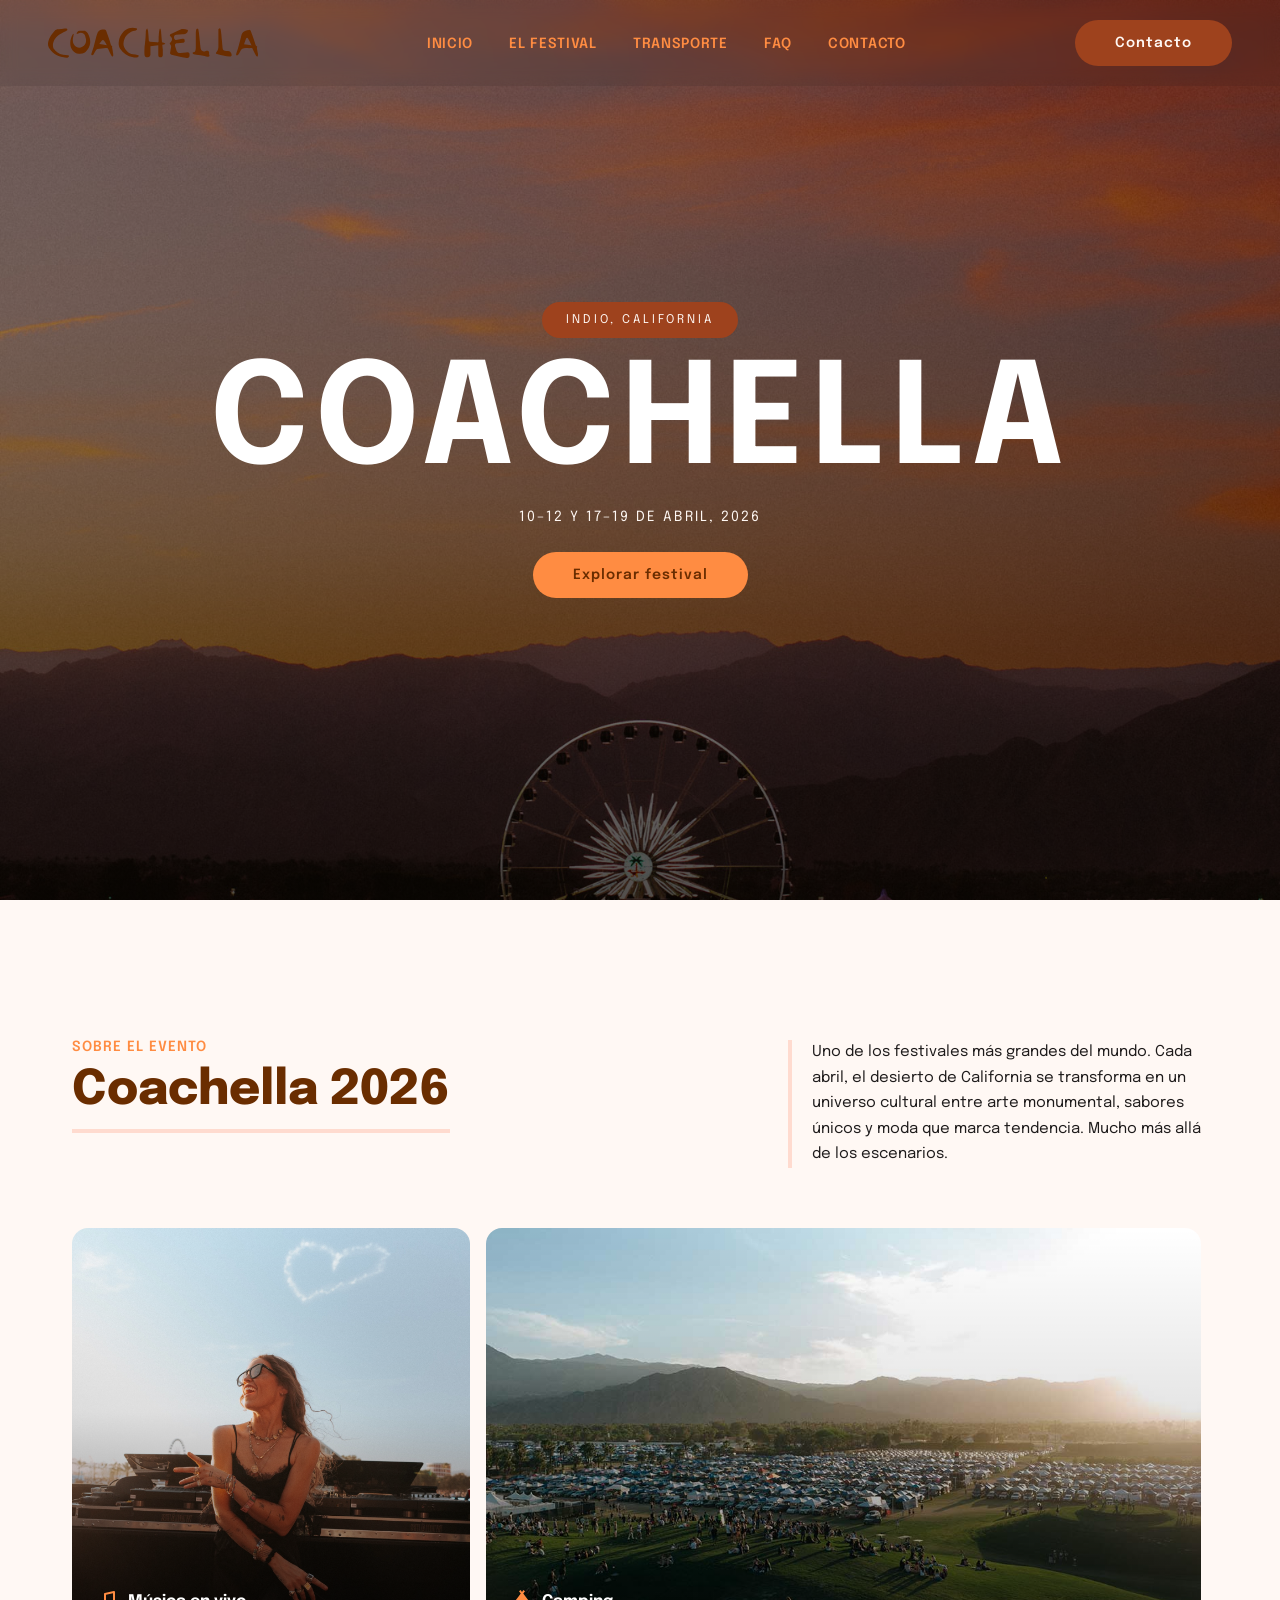
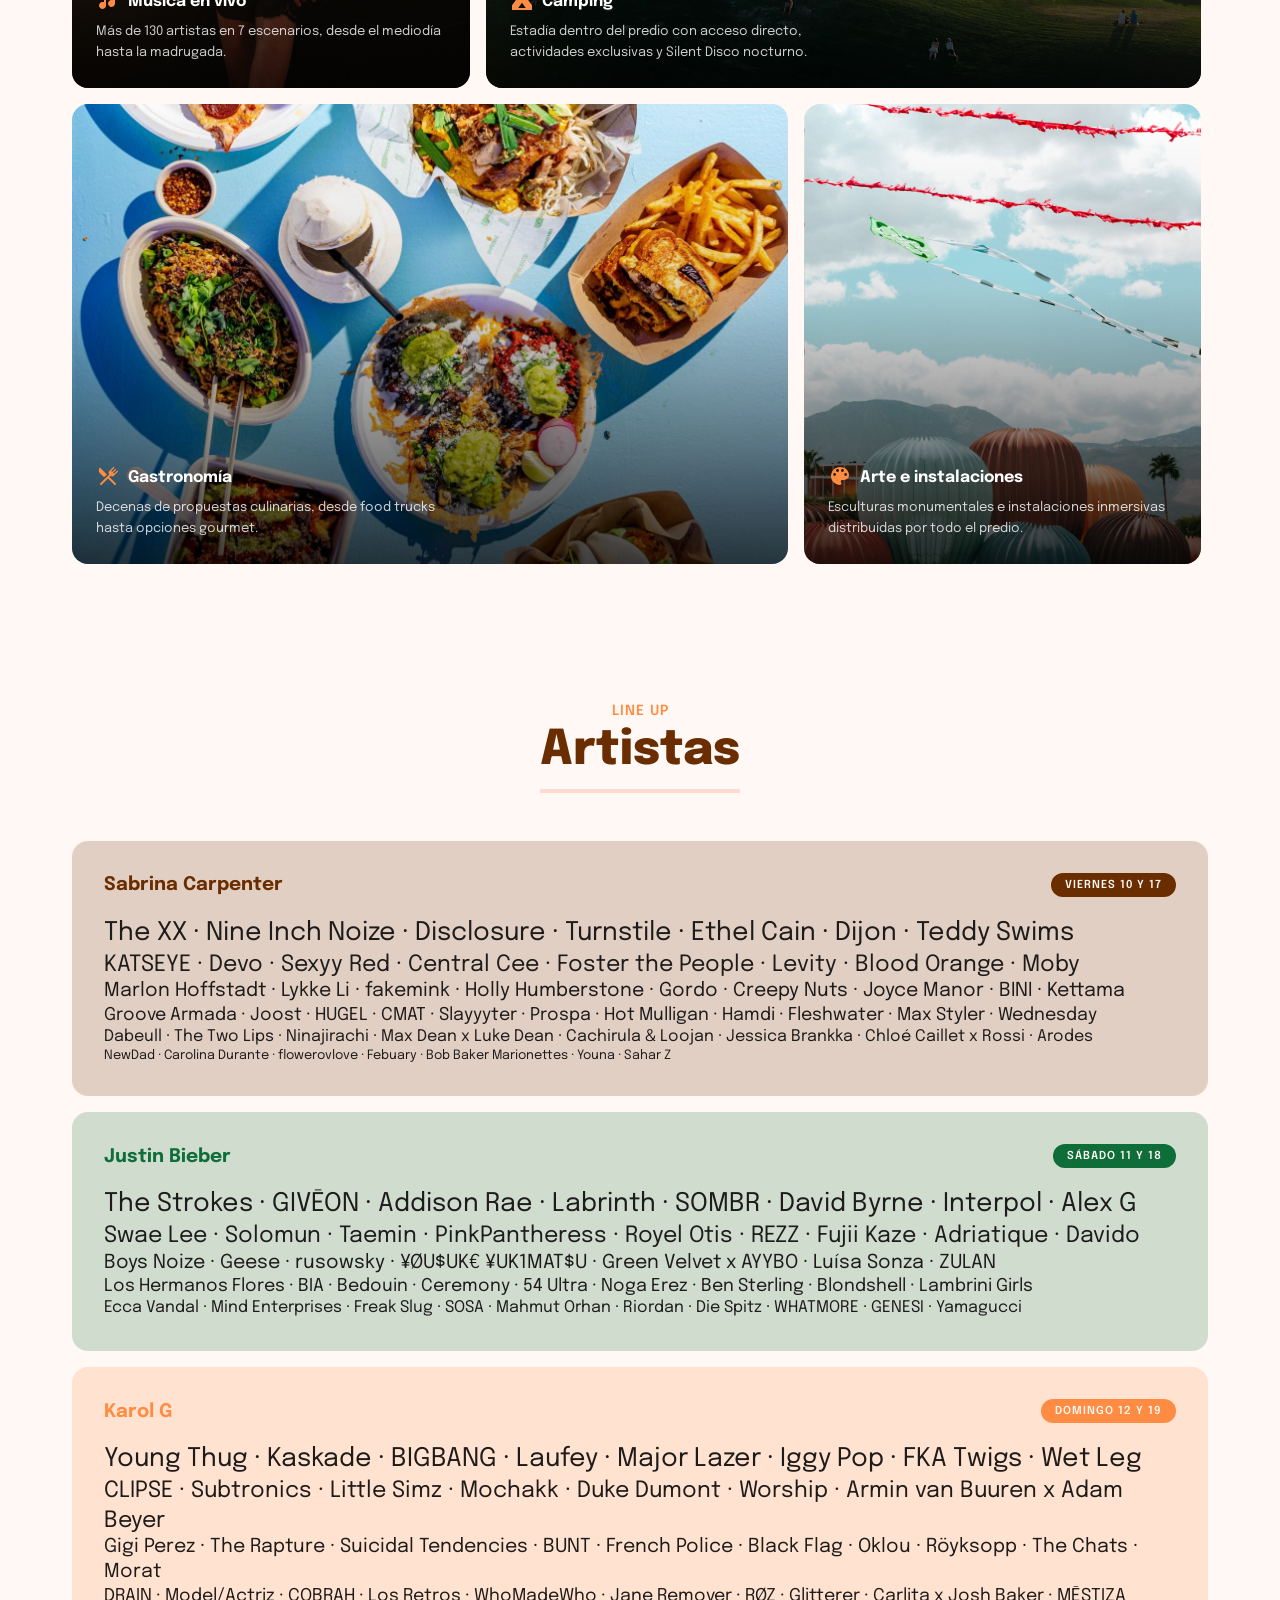
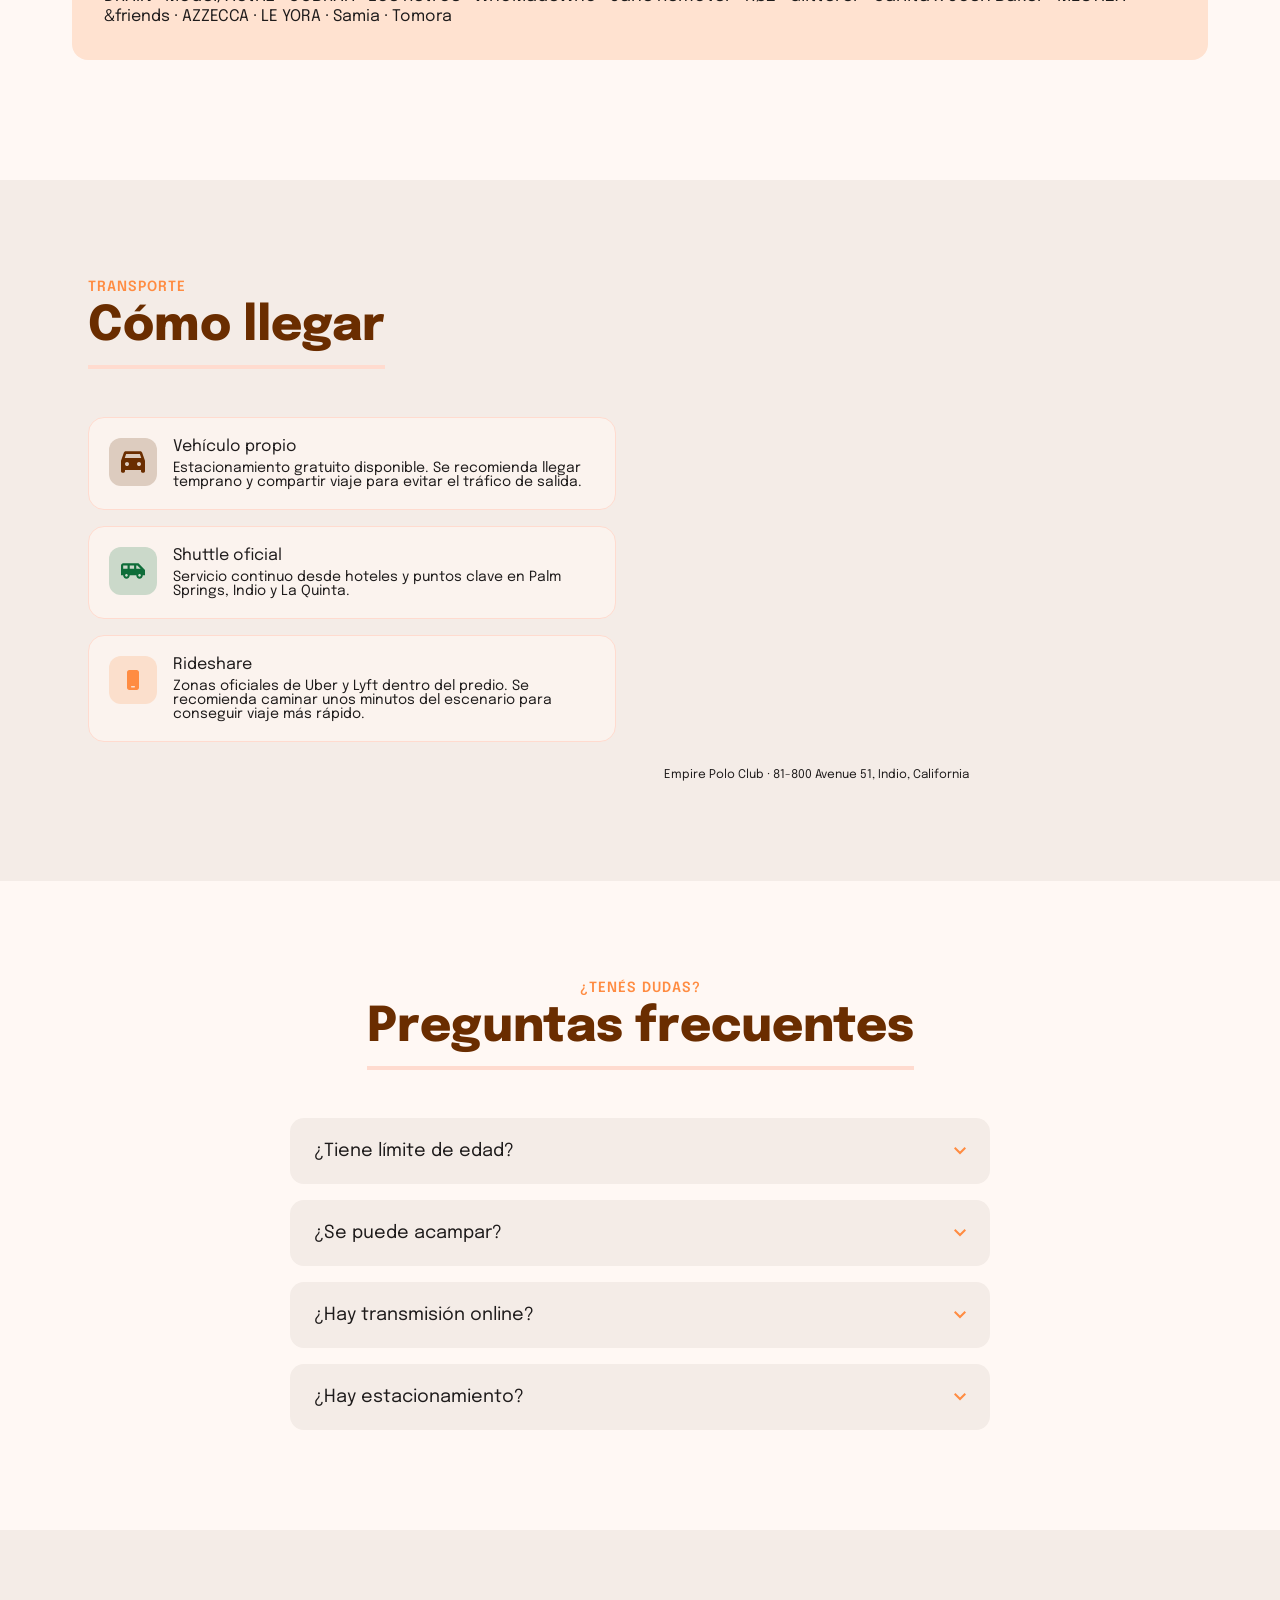
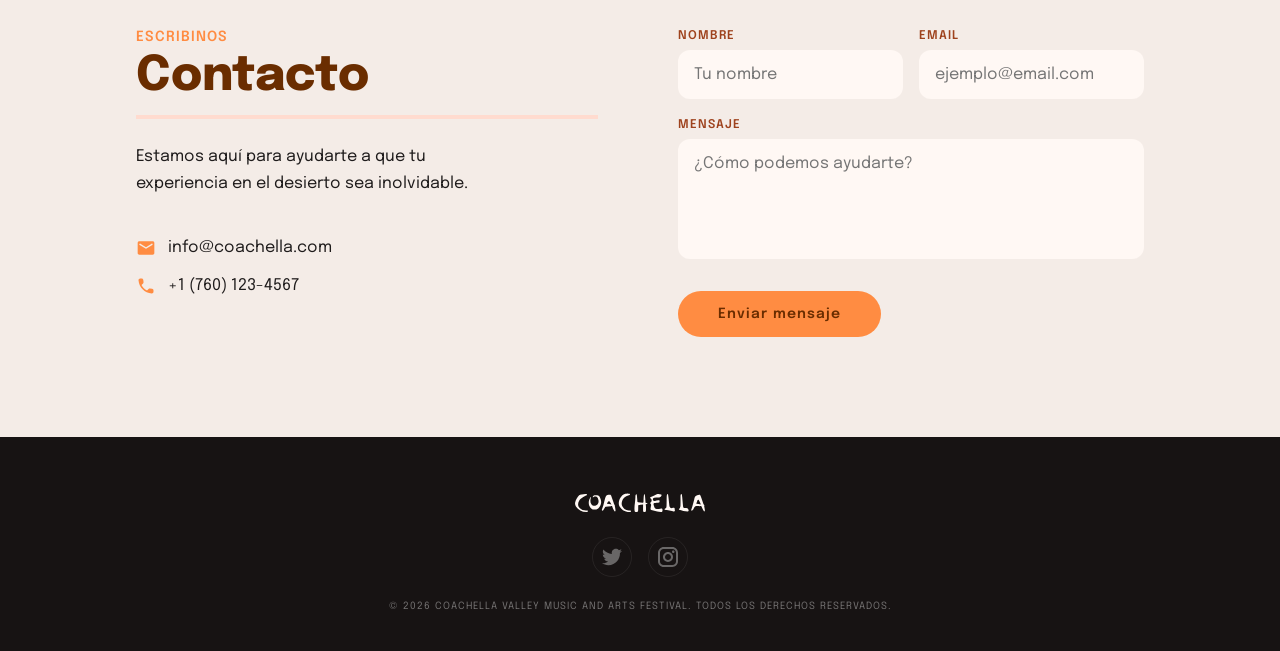
==== index.html @ 30dc86f4 "Primer commit" ====
<!DOCTYPE html>
<html lang="es">
<head>
  <meta charset="UTF-8" />
  <meta name="viewport" content="width=device-width, initial-scale=1.0" />
  <title>Coachella</title>
  <link rel="preconnect" href="https://fonts.googleapis.com" />
  <link rel="preconnect" href="https://fonts.gstatic.com" crossorigin />
  <link href="https://fonts.googleapis.com/css2?family=Epilogue:wght@300;400;500;600;700;800&display=swap" rel="stylesheet" />
  <link rel="stylesheet" href="styles.css" />
  <link rel="icon" type="image/svg+xml" href="img/favicon.svg">
</head>

<body>

  <!-------NAVBAR------->
  <nav class="navbar">
    <a href="#inicio" class="navbar_logo">
      <img src="img/logo.svg" alt="Logo Coachella" />
    </a>
    <ul class="navbar_links">
      <li><a href="#inicio">Inicio</a></li>
      <li><a href="#sobre">El Festival</a></li>
      <li><a href="#transporte">Transporte</a></li>
      <li><a href="#faq">FAQ</a></li>
      <li><a href="#contacto">Contacto</a></li>
    </ul>
    <a href="#contacto" class="navbar_cta">Contacto</a>
  </nav>

  <!-------HERO------->
  <section class="hero" id="inicio">
    <div class="hero_contenido">
      <span class="hero_locacion">Indio, California</span>
      <h1 class="hero_titulo">Coachella</h1>
      <p class="hero_datos">10–12 y 17–19 de abril, 2026</p>
      <a href="#sobre" class="hero_cta">Explorar festival</a>
    </div>
  </section>

  <!-------SOBRE------->
  <section class="sobre" id="sobre">
    <div class="sobre_container">

      <div class="sobre_header">
        <div class="sobre_header_izquierda">
        <span class="antetitulos">Sobre el evento</span>
         <h2 class="titulos">Coachella 2026</h2>
        </div>
          <p class="sobre_descripcion">Uno de los festivales más grandes del mundo. Cada abril, el desierto de California se transforma en un universo cultural entre arte monumental, sabores únicos y moda que marca tendencia. Mucho más allá de los escenarios.</p>
      </div>

    <div class="sobre_cards">

      <div class="sobre_card card_angosta" style="background-image: url('img/musica.jpg')">
        <div class="sobre_card_contenido">
          <div class="sobre_card_header">
            <img src="img/icono-musica.svg" alt="Música" class="sobre_card_icono" />
            <h3 class="sobre_card_titulo">Música en vivo</h3>
          </div>
          <p class="sobre_card_texto">Más de 130 artistas en 7 escenarios, desde el mediodía hasta la madrugada.</p>
        </div>
      </div>

      <div class="sobre_card card_ancha" style="background-image: url('img/camping.jpg')">
        <div class="sobre_card_contenido">
          <div class="sobre_card_header">
            <img src="img/icono-camping.svg" alt="Camping" class="sobre_card_icono" />
            <h3 class="sobre_card_titulo">Camping</h3>
          </div>
          <p class="sobre_card_texto">Estadía dentro del predio con acceso directo, actividades exclusivas y Silent Disco nocturno.</p>
        </div>
      </div>

      <div class="sobre_card card_ancha" style="background-image: url('img/gastronomia.jpg')">
        <div class="sobre_card_contenido">
          <div class="sobre_card_header">
            <img src="img/icono-gastronomia.svg" alt="Gastronomía" class="sobre_card_icono" />
            <h3 class="sobre_card_titulo">Gastronomía</h3>
          </div>
          <p class="sobre_card_texto">Decenas de propuestas culinarias, desde food trucks hasta opciones gourmet.</p>
        </div>
      </div> 

      <div class="sobre_card card_angosta" style="background-image: url('img/arte.jpg')">
        <div class="sobre_card_contenido">
          <div class="sobre_card_header">
            <img src="img/icono-arte.svg" alt="Arte" class="sobre_card_icono" />
            <h3 class="sobre_card_titulo">Arte e instalaciones</h3>
          </div>
          <p class="sobre_card_texto">Esculturas monumentales e instalaciones inmersivas distribuidas por todo el predio.</p>
        </div>
      </div>

    </div>

      </div>
    </div>
  </section>

<!-------ARTISTAS-------->
<section class="artistas" id="artistas">
  <div class="artistas_container">

    <div class="artistas_header">
      <span class="antetitulos">Line up</span>
      <h2 class="titulos">Artistas</h2>
    </div>

    <div class="artistas_cards">

      <div class="artistas_card card_viernes">
        <div class="artistas_card_header">
          <h3 class="artistas_headliner">Sabrina Carpenter</h3>
          <span class="artistas_dia">Viernes 10 y 17</span>
        </div>
        <div class="artistas_lista">
          <p class="lista_1">The XX · Nine Inch Noize · Disclosure · Turnstile · Ethel Cain · Dijon · Teddy Swims</p>
          <p class="lista_2">KATSEYE · Devo · Sexyy Red · Central Cee · Foster the People · Levity · Blood Orange · Moby</p>
          <p class="lista_3">Marlon Hoffstadt · Lykke Li · fakemink · Holly Humberstone · Gordo · Creepy Nuts · Joyce Manor · BINI · Kettama</p>
          <p class="lista_4">Groove Armada · Joost · HUGEL · CMAT · Slayyyter · Prospa · Hot Mulligan · Hamdi · Fleshwater · Max Styler · Wednesday</p>
          <p class="lista_5">Dabeull · The Two Lips · Ninajirachi · Max Dean x Luke Dean · Cachirula & Loojan · Jessica Brankka · Chloé Caillet x Rossi · Arodes</p>
          <p class="lista_6">NewDad · Carolina Durante · flowerovlove · Febuary · Bob Baker Marionettes · Youna · Sahar Z</p>
        </div>

      </div>

      <div class="artistas_card card_sabado">
        <div class="artistas_card_header">
          <h3 class="artistas_headliner">Justin Bieber</h3>
          <span class="artistas_dia">Sábado 11 y 18</span>
        </div>
        <div class="artistas_lista">
          <p class="lista_1">The Strokes · GIVĒON · Addison Rae · Labrinth · SOMBR · David Byrne · Interpol · Alex G</p>
          <p class="lista_2">Swae Lee · Solomun · Taemin · PinkPantheress · Royel Otis · REZZ · Fujii Kaze · Adriatique · Davido </p>
          <p class="lista_3">Boys Noize · Geese · rusowsky · ¥ØU$UK€ ¥UK1MAT$U · Green Velvet x AYYBO · Luísa Sonza · ZULAN</p>
          <p class="lista_4">Los Hermanos Flores · BIA · Bedouin · Ceremony · 54 Ultra · Noga Erez · Ben Sterling · Blondshell · Lambrini Girls </p>
          <p class="lista_5">Ecca Vandal · Mind Enterprises · Freak Slug · SOSA · Mahmut Orhan · Riordan · Die Spitz · WHATMORE · GENESI · Yamagucci</p>
        </div>

      </div>

      <div class="artistas_card card_domingo">
        <div class="artistas_card_header">
          <h3 class="artistas_headliner">Karol G</h3>
          <span class="artistas_dia">Domingo 12 y 19</span>
        </div>

        <div class="artistas_lista">
          <p class="lista_1">Young Thug · Kaskade · BIGBANG · Laufey · Major Lazer · Iggy Pop · FKA Twigs · Wet Leg</p>
          <p class="lista_2">CLIPSE · Subtronics · Little Simz · Mochakk · Duke Dumont · Worship · Armin van Buuren x Adam Beyer </p>
          <p class="lista_3">Gigi Perez · The Rapture · Suicidal Tendencies · BUNT · French Police · Black Flag · Oklou · Röyksopp · The Chats · Morat</p>
          <p class="lista_4">DRAIN · Model/Actriz · COBRAH · Los Retros · WhoMadeWho · Jane Remover · RØZ · Glitterer · Carlita x Josh Baker · MĒSTIZA </p>
          <p class="lista_5">&friends · AZZECCA · LE YORA · Samia · Tomora</p>
        </div>

      </div>
    </div>
  </div>
</section>


<!--------TRANSPORTE---------->
<section class="transporte" id="transporte">
  <div class="transporte_container">

    <div class="transporte_header">
      <span class="antetitulos">Transporte</span>
      <h2 class="titulos">Cómo llegar</h2>
    </div>

    <div class="transporte_contenido">

      <div class="transporte_opciones">

        <div class="transporte_opcion opcion_auto">
          <div class="transporte_icono">
            <img src="img/icono-auto.svg" alt="Icono Vehículo propio" />
          </div>
          <div class="transporte_texto">
            <h3 class="transporte_opcion_titulo">Vehículo propio</h3>
            <p class="transporte_opcion_texto">Estacionamiento gratuito disponible. Se recomienda llegar temprano y compartir viaje para evitar el tráfico de salida.</p>
          </div>
        </div>

        <div class="transporte_opcion opcion_shuttle">
          <div class="transporte_icono">
            <img src="img/icono-shuttle.svg" alt="Icono Shuttle oficial" />
          </div>
          <div class="transporte_texto">
            <h3 class="transporte_opcion_titulo">Shuttle oficial</h3>
            <p class="transporte_opcion_texto">Servicio continuo desde hoteles y puntos clave en Palm Springs, Indio y La Quinta.</p>
          </div>
        </div>

        <div class="transporte_opcion opcion_rideshare">
          <div class="transporte_icono">
            <img src="img/icono-rideshare.svg" alt="Icono Rideshare" />
          </div>
          <div class="transporte_texto">
            <h3 class="transporte_opcion_titulo">Rideshare</h3>
            <p class="transporte_opcion_texto">Zonas oficiales de Uber y Lyft dentro del predio. Se recomienda caminar unos minutos del escenario para conseguir viaje más rápido.</p>
          </div>
        </div>

      </div>

      <div class="transporte_mapa">
        <iframe class="transporte_iframe"
          src="https://www.google.com/maps/embed?pb=!1m18!1m12!1m3!1d3320.061629608835!2d-116.24156422380695!3d33.68146833721651!2m3!1f0!2f0!3f0!3m2!1i1024!2i768!4f13.1!3m3!1m2!1s0x80db277cfaca508f%3A0x82b888d8e84030fb!2sEmpire%20Polo%20Club!5e0!3m2!1ses-419!2sar!4v1778159012241!5m2!1ses-419!2sar" width="600" height="450" style="border:0;" allowfullscreen="" loading="lazy" referrerpolicy="no-referrer-when-downgrade"
          allowfullscreen=""
          loading="lazy"
          referrerpolicy="no-referrer-when-downgrade">
        </iframe>

        <p class="transporte_direccion">
          Empire Polo Club · 81-800 Avenue 51, Indio, California
        </p>
      </div>

    </div>
  </div>
</section>


<!--------FAQ---------->
<section class="faq" id="faq">
  <div class="faq_container">

    <div class="faq_header">
      <span class="antetitulos">¿Tenés dudas?</span>
      <h2 class="titulos">Preguntas frecuentes</h2>
    </div>

    <div class="faq_lista">

      <details class="faq_item">
        <summary class="faq_pregunta">
          ¿Tiene límite de edad?
        <img src="img/icono-faq.svg" alt="Icono FAQ" class="faq_icono">        </summary>
        <p class="faq_respuesta">
          El festival es para todo público. Los menores de 5 años entran gratis. Las zonas de camping requieren ser mayor de 18 años.
        </p>
      </details>

      <details class="faq_item">
        <summary class="faq_pregunta">
          ¿Se puede acampar?
        <img src="img/icono-faq.svg" alt="Icono FAQ" class="faq_icono">        </summary>
        <p class="faq_respuesta">
          Sí. El camping oficial incluye acceso a duchas, zonas de descanso, actividades exclusivas y entrada cercana al predio.
        </p>
      </details>

      <details class="faq_item">
        <summary class="faq_pregunta">
          ¿Hay transmisión online?
        <img src="img/icono-faq.svg" alt="Icono FAQ" class="faq_icono">        </summary>
        <p class="faq_respuesta">
          Algunas presentaciones seleccionadas se transmiten en vivo a través de plataformas oficiales del festival.
        </p>
      </details>

      <details class="faq_item">
        <summary class="faq_pregunta">
          ¿Hay estacionamiento?
        <img src="img/icono-faq.svg" alt="Icono FAQ" class="faq_icono">        </summary>
        <p class="faq_respuesta">
          Sí. El estacionamiento general es gratuito y también hay opciones preferenciales con acceso más cercano.
        </p>
      </details>

    </div>
  </div>
</section>

<!--------CONTACTO---------->
<section class="contacto" id="contacto">
  <div class="contacto_container">

    <div class="contacto_info">

      <span class="antetitulos antetitulo_contacto">Escribinos</span>
      <h2 class="titulos">Contacto</h2>

      <p class="contacto_texto">
        Estamos aquí para ayudarte a que tu experiencia en el desierto sea inolvidable.
      </p>

      <div class="contacto_datos">

        <div class="contacto_dato">
          <img src="img/icono-mail.svg" alt="Mail">
          <p>info@coachella.com</p>
        </div>

        <div class="contacto_dato">
          <img src="img/icono-telefono.svg" alt="Teléfono">
          <p>+1 (760) 123-4567</p>
        </div>

      </div>

    </div>


    <form class="contacto_formulario">

      <div class="contacto_fila">

        <div class="contacto_grupo">
          <label for="nombre">Nombre</label>
          <input type="text" id="nombre" placeholder="Tu nombre">
        </div>

        <div class="contacto_grupo">
          <label for="email">Email</label>
          <input type="email" id="email" placeholder="ejemplo@email.com">
        </div>

      </div>

      <div class="contacto_grupo">
        <label for="mensaje">Mensaje</label>
        <textarea id="mensaje" placeholder="¿Cómo podemos ayudarte?"></textarea>
      </div>

      <button type="submit" class="contacto_boton">
        Enviar mensaje
      </button>

    </form>

  </div>
</section>



<!--------FOOTER---------->
<footer class="footer">

  <a href="#inicio">
    <img src="img/logo-footer.svg" alt="Logo Coachella" class="logo_footer">
  </a>
  
  <div class="footer_redes">
    <a href="https://x.com/coachella">
      <img src="img/icono-x.svg" alt="X">
    </a>

    <a href="https://www.instagram.com/coachella/">
      <img src="img/icono-instagram.svg" alt="Instagram">
    </a>
  </div>

  <p class="footer_copy">
    © 2026 Coachella Valley Music and Arts Festival. Todos los derechos reservados.
  </p>

</footer>

</body>
</html>
---- styles.css ----
/* RESET*/
*, *::before, *::after {
  margin: 0;
  padding: 0;
  box-sizing: border-box;
}

:root {
  --color-blanco: #FFF8F4;
  --color-negro: #1E1B1B;
  --color-primario: #9E421D;
  --color-primario-oscuro: #6A2D00;
  --color-naranja: #FF8C42;
  --color-terciario: #0E6D39;
  --color-detalles: #FFDBCF;
}

html {
  scroll-behavior: smooth;
}

body {
  font-family: 'Epilogue', sans-serif;
  background-color: var(--color-blanco);
  color: var(--color-negro);
  overflow-x: hidden;
}

/**************NAVBAR**************/
.navbar {
  position: fixed;
  top: 0;
  left: 0;
  width: 100%;
  z-index: 1000;
  padding: 20px 48px;
  display: flex;
  align-items: center;
  justify-content: space-between;
  background: #1e1b1b18;
  backdrop-filter: blur(8px);
}

.navbar_logo {
  font-family: var(--font-family);
  font-weight: 700;
  font-size: 14px;
  letter-spacing: 3px;
  text-decoration: none;
}

.navbar_logo img {
  height: 32px;
  width: auto;
  display: block;
}

.navbar_links {
  display: flex;
  gap: 36px;
  list-style: none;
  text-transform: uppercase;
  color: var(--color-blanco);
}

.navbar_links a {
  font-size: 14px;
  font-weight: 600;
  letter-spacing: 0.7px;
  color: var(--color-naranja);
  text-decoration: none;
  transition: color 0.2s ease;
}

.navbar_links a:hover {
  color: var(--color-primario);
}

.navbar_links a:active {
  color:var(--color-primario);
  text-decoration: none;
}

.navbar_cta {
  display: inline-block;
  font-size: 14px;
  font-weight: 600;
  letter-spacing: 1px;
  text-decoration: none;
  background-color: var(--color-primario);
  color: var(--color-blanco);
  padding: 16px 40px;
  border-radius: 32px;
  transition: background-color 0.2s ease, transform 0.2s ease;
}

.navbar_cta:hover {
  color: var(--color-primario-oscuro);
  background-color: var(--color-naranja);
  transform: translateY(-2px);
}


/**************HERO**************/
.hero {
  position: relative;
  width: 100%;
  height: 100vh;
  min-height: 600px;
  display: flex;
  align-items: center;
  justify-content: center;
  text-align: center;
  overflow: hidden;
  background-image: url('img/hero.jpg');
  background-size: cover;
  background-position: center;
}

.hero::before {
  content: '';
  position: absolute;
  inset: 0;
  background: linear-gradient(
    to bottom,
    rgba(10, 5, 2, 0.35) 0%,
    rgba(10, 5, 2, 0.5) 60%,
    rgba(10, 5, 2, 0.7) 100%
  );
}

.hero_contenido {
  position: relative;
  z-index: 1;
  display: flex;
  flex-direction: column;
  align-items: center;
  gap: 16px;
}

.hero_locacion {
  font-size: 12px;
  font-weight: 400;
  letter-spacing: 3px;
  text-transform: uppercase;
  color: var(--color-blanco);
  background-color: var(--color-primario);
  padding: 12px 24px;
  border-radius: 20px;
}

.hero_titulo {
  font-size: clamp(72px, 12vw, 140px);
  color: #fff;
  letter-spacing: 6px;
  line-height: 1;
  text-transform: uppercase;
}

.hero_datos {
  font-size: 14px;
  font-weight: 400;
  letter-spacing: 2px;
  color: var(--color-blanco);
  text-transform: uppercase;
}

.hero_cta {
  margin-top: 12px;
  display: inline-block;
  font-size: 14px;
  font-weight: 600;
  letter-spacing: 1px;
  text-decoration: none;
  background-color: var(--color-naranja);
  color: var(--color-primario-oscuro);
  padding: 16px 40px;
  border-radius: 32px;
  transition: background-color 0.2s ease, transform 0.2s ease;
}

.hero_cta:hover {
  color: var(--color-blanco);
  background-color: var(--color-primario);
  transform: translateY(-2px);
}


/**************ANTETITULOS**************/

.antetitulos {
  font-size: 14px;
  font-weight: 600;
  letter-spacing: 1px;
  text-transform: uppercase;
  color: var(--color-naranja);
  display: block;
}

/**************TITULOS**************/

.titulos {
  font-size: 48px;
  font-weight: 800;
  color: var(--color-primario-oscuro);
  padding-bottom: 14px;
  border-bottom: 4px solid var(--color-detalles);
  display: inline-block;
}


/**************SOBRE**************/

/*CARDS*/

.sobre {
  background-color: var(--color-blanco);
  padding: 140px 48px;
}

.sobre_container {
  max-width: 1200px;
  margin: 0 auto;
  padding: 0 24px;
}

.sobre_header {
  display: flex;
  flex-direction: row;
  justify-content: space-between;
  align-items: flex-start;
  gap: 48px;
  margin-bottom: 60px;
}

.sobre_header_izquierda {
  display: flex;
  flex-direction: column;
  gap: 12px;
}


.sobre_descripcion {
  max-width: 420px;
  font-size: 15px;
  font-weight: 400;
  line-height: 1.7;
  color: var(--color-negro);
  align-self: flex-end;
  border-left: 4px solid var(--color-detalles);
  padding-left: 20px;
}

.sobre_cards {
  display: flex;
  flex-wrap: wrap;
  gap: 16px;
}

.sobre_card {
  position: relative;
  border-radius: 16px;
  overflow: hidden;
  background-size: cover;
  background-position: center;
  display: flex;
  align-items: flex-end;
}

.card_angosta {
  width: 35%;
  height: 460px;
}

.card_ancha {
  width: 63%;
  height: 460px;
}

.sobre_card::before {
  content: '';
  position: absolute;
  inset: 0;
  background: linear-gradient(
    to top,
    rgba(0, 0, 0, 0.75) 0%,
    rgba(0, 0, 0, 0.1) 60%,
    transparent 100%
  );
}

.sobre_card_header {
  display: flex;
  align-items: center;
  gap: 8px;
}

.sobre_card_contenido {
  position: relative;
  z-index: 1;
  padding: 24px;
  display: flex;
  flex-direction: column;
  width: 400px;
  gap: 6px;
}

.sobre_card_icono {
  width: 24px;
  height: 24px;
  margin-bottom: 4px;
}

.sobre_card_titulo {
  font-size: 16px;
  font-weight: 700;
  color: #fff;
}

.sobre_card_texto {
  font-size: 13px;
  font-weight: 400;
  line-height: 1.6;
  color: rgba(255, 255, 255, 0.8);
}


/**************ARTISTAS**************/
.artistas {
  padding: 0px 48px;
  background-color: var(--color-blanco);
}

.artistas_container {
  max-width: 1200px;
  margin: 0 auto;
  padding: 0 24px;
}

.artistas_header {
  text-align: center;
  margin-bottom: 48px;
  display: flex;
  flex-direction: column;
  gap: 8px;
  align-items: center;
}

.artistas_cards {
  display: flex;
  flex-direction: column;
  gap: 16px;
}

.artistas_card {
  width: 100%;
  border-radius: 16px;
  padding: 32px;
  display: flex;
  flex-direction: column;
  gap: 20px;
}

.card_viernes {
  background-color: #E1CFC3;
}
.card_viernes .artistas_dia {
  background-color: var(--color-primario-oscuro);
}
.card_viernes .artistas_headliner {
  color: var(--color-primario-oscuro);
}

.card_sabado {
  background-color: #CFDCCE;
}
.card_sabado .artistas_dia {
  background-color: var(--color-terciario);
}
.card_sabado .artistas_headliner {
  color: var(--color-terciario);
}

.card_domingo {
  background-color: #FFE2D0;
}
.card_domingo .artistas_dia {
  background-color: var(--color-naranja);
}
.card_domingo .artistas_headliner {
  color: var(--color-naranja);
}


.artistas_card_header {
  display: flex;
  justify-content: space-between;
  align-items: center;
}

.artistas_dia {
  font-size: 11px;
  font-weight: 600;
  letter-spacing: 1px;
  text-transform: uppercase;
  color: var(--color-blanco);
  padding: 6px 14px;
  border-radius: 20px;
}

.artistas_lista {
  font-size: 1em;
  font-weight: 400;
  line-height: 1.3;
  color: var(--color-negro);
}

.lista_1 { font-size: 1.6em}
.lista_2 { font-size: 1.4em}
.lista_3 { font-size: 1.2em}
.lista_4 { font-size: 1.1em }
.lista_5 { font-size: 1em}
.lista_6 { font-size: 0.8em;}


/******TRANSPORTE*******/
.transporte {
  width: 100%;
  background-color: #F4ECE7;
  margin-top: 120px;
}

.transporte_container {
  max-width: 1200px;
  margin: 0 auto;
  padding: 100px 48px;
}

.transporte_header {
  display: flex;
  flex-direction: column;
  align-items: flex-start;
  gap: 8px;
  margin-bottom: 48px;
}

.transporte_contenido {
  display: flex;
  gap: 48px;
  align-items: stretch;
}

.transporte_opciones {
  display: flex;
  flex-direction: column;
  gap: 16px;
  flex: 1;
}

.transporte_opcion {
  display: flex;
  gap: 16px;
  align-items: flex-start;
  background-color: #FBF3EE;
  padding: 20px;
  border-radius: 16px;
  border: 1px solid #FFDBCF;
}

.transporte_icono {
  min-width: 48px;
  height: 48px;
  border-radius: 12px;
  display: flex;
  align-items: center;
  justify-content: center;
}

.transporte_icono img {
  width: 24px;
  height: 24px;
}

.opcion_auto .transporte_icono {
  background-color: #DDCCBF;
}
.opcion_shuttle .transporte_icono {
  background-color: #CBD9CA;
}
.opcion_rideshare .transporte_icono {
  background-color: #FBDFCC;
}

.transporte_opcion_titulo {
  font-size: 16px;
  font-weight: 400;
  color: var(--color-negro);
  margin-bottom: 6px;
}

.transporte_opcion_texto {
  font-size: 14px;
  font-weight: 400;
  color: var(--color-negro);
}

.transporte_mapa {
  flex: 1;
  display: flex;
  flex-direction: column;
  gap: 12px;
}

.transporte_iframe {
  width: 100%;
  height: 340px;
  border: 0;
  border-radius: 16px;
}

.transporte_direccion {
  font-size: 12px;
}

/**************FAQ**************/
.faq {
  padding: 100px 48px;
  background-color: var(--color-blanco);
}

.faq_container {
  max-width: 1200px;
  margin: 0 auto;
  padding: 0 88px;
}

.faq_header {
  display: flex;
  flex-direction: column;
  gap: 8px;
  margin-bottom: 48px;
  align-items: center;
}

.faq_lista {
  max-width: 700px;
  margin: 0 auto;
  display: flex;
  flex-direction: column;
  gap: 16px;
}

.faq_item {
  background-color: #F4ECE7;
  border-radius: 14px;
  padding: 0 24px;
}

.faq_item summary {
  list-style: none;
}

.faq_item summary::-webkit-details-marker {
  display: none;
}

.faq_pregunta {
  padding: 24px 0;
  cursor: pointer;
  display: flex;
  justify-content: space-between;
  align-items: center;
  font-size: 18px;
  font-weight: 400;
  color: var(--color-negro);
}

.faq_icono {
  color: var(--color-naranja);
  transition: transform 0.3s ease;
}

.faq_item[open] .faq_icono {
  transform: rotate(180deg);
}

.faq_respuesta {
  padding-bottom: 24px;
  font-size: 16px;
  line-height: 1.7;
  color: #3a3a3a;
  opacity: 0;
  transform: translateY(-6px);
  transition:
    opacity 0.3s ease,
    transform 0.3s ease;
}

.faq_item[open] .faq_respuesta {
  opacity: 1;
  transform: translateY(0);
}


/**************CONTACTO**************/
.contacto {
  padding: 100px 48px;
  background-color: #F4ECE7;
}


.contacto_container {
  max-width: 1200px;
  margin: 0 auto;
  padding: 0 88px;

  display: flex;
  justify-content: space-between;
  align-items: flex-start;
  gap: 80px;
}

.contacto_info {
  flex: 1;
  display: flex;
  flex-direction: column;
  gap: 8px;
}

.contacto_texto {
  max-width: 340px;
  font-size: 16px;
  padding-top: 16px;
  line-height: 1.7;
  color: var(--color-negro);
  margin-bottom: 32px;
}

.contacto_datos {
  display: flex;
  flex-direction: column;
  gap: 18px;
}

.contacto_dato {
  display: flex;
  align-items: center;
  gap: 12px;
  font-size: 16px;
  color: var(--color-negro);
}

.contacto_dato img {
  width: 20px;
  height: 20px;
}


.contacto_formulario {
  flex: 1;
  display: flex;
  flex-direction: column;
  gap: 20px;
}

.contacto_fila {
  display: flex;
  gap: 16px;
}

.contacto_grupo {
  width: 100%;
  display: flex;
  flex-direction: column;
  gap: 8px;
}

.contacto_grupo label {
  font-size: 12px;
  font-weight: 600;
  letter-spacing: 1px;
  text-transform: uppercase;
  color: var(--color-primario);
}

.contacto_grupo input,
.contacto_grupo textarea {
  border: none;
  background-color: var(--color-blanco);
  border-radius: 12px;
  padding: 16px;
  font-family: inherit;
  font-size: 16px;
  color: var(--color-primario);
}

.contacto_grupo textarea {
  min-height: 120px;
  resize: none;
}

.contacto_grupo input:focus,
.contacto_grupo textarea:focus {
  outline: 2px solid #FFDBCF;
}

.contacto_boton {
  font-family: epilogue;
  align-self: flex-start;
  border: none;
  margin-top: 12px;
  display: inline-block;
  font-size: 14px;
  font-weight: 600;
  letter-spacing: 1px;
  text-decoration: none;
  background-color: var(--color-naranja);
  color: var(--color-primario-oscuro);
  padding: 16px 40px;
  border-radius: 32px;
  transition: background-color 0.2s ease, transform 0.2s ease;
}

.contacto_boton:hover {
 color: var(--color-blanco);
  background-color: var(--color-primario);
  transform: translateY(-2px);
}


/**************FOOTER**************/
.footer {
  background-color: #171313;
  padding: 56px 24px 40px;
  display: flex;
  flex-direction: column;
  align-items: center;
  gap: 20px;
  text-align: center;
}

.logo_footer {
  width: 130px;
}

.footer_redes {
  display: flex;
  gap: 16px;
}

.footer_redes img {
  width: 40px;
  height: 40px;
  opacity: 0.7;
  transition: 0.2s ease;
}

.footer_redes img:hover {
  opacity: 1;
  transform: translateY(-2px);
}

.footer_copy {
  font-size: 10px;
  letter-spacing: 1px;
  text-transform: uppercase;
  color: rgba(255,255,255,0.4);
}
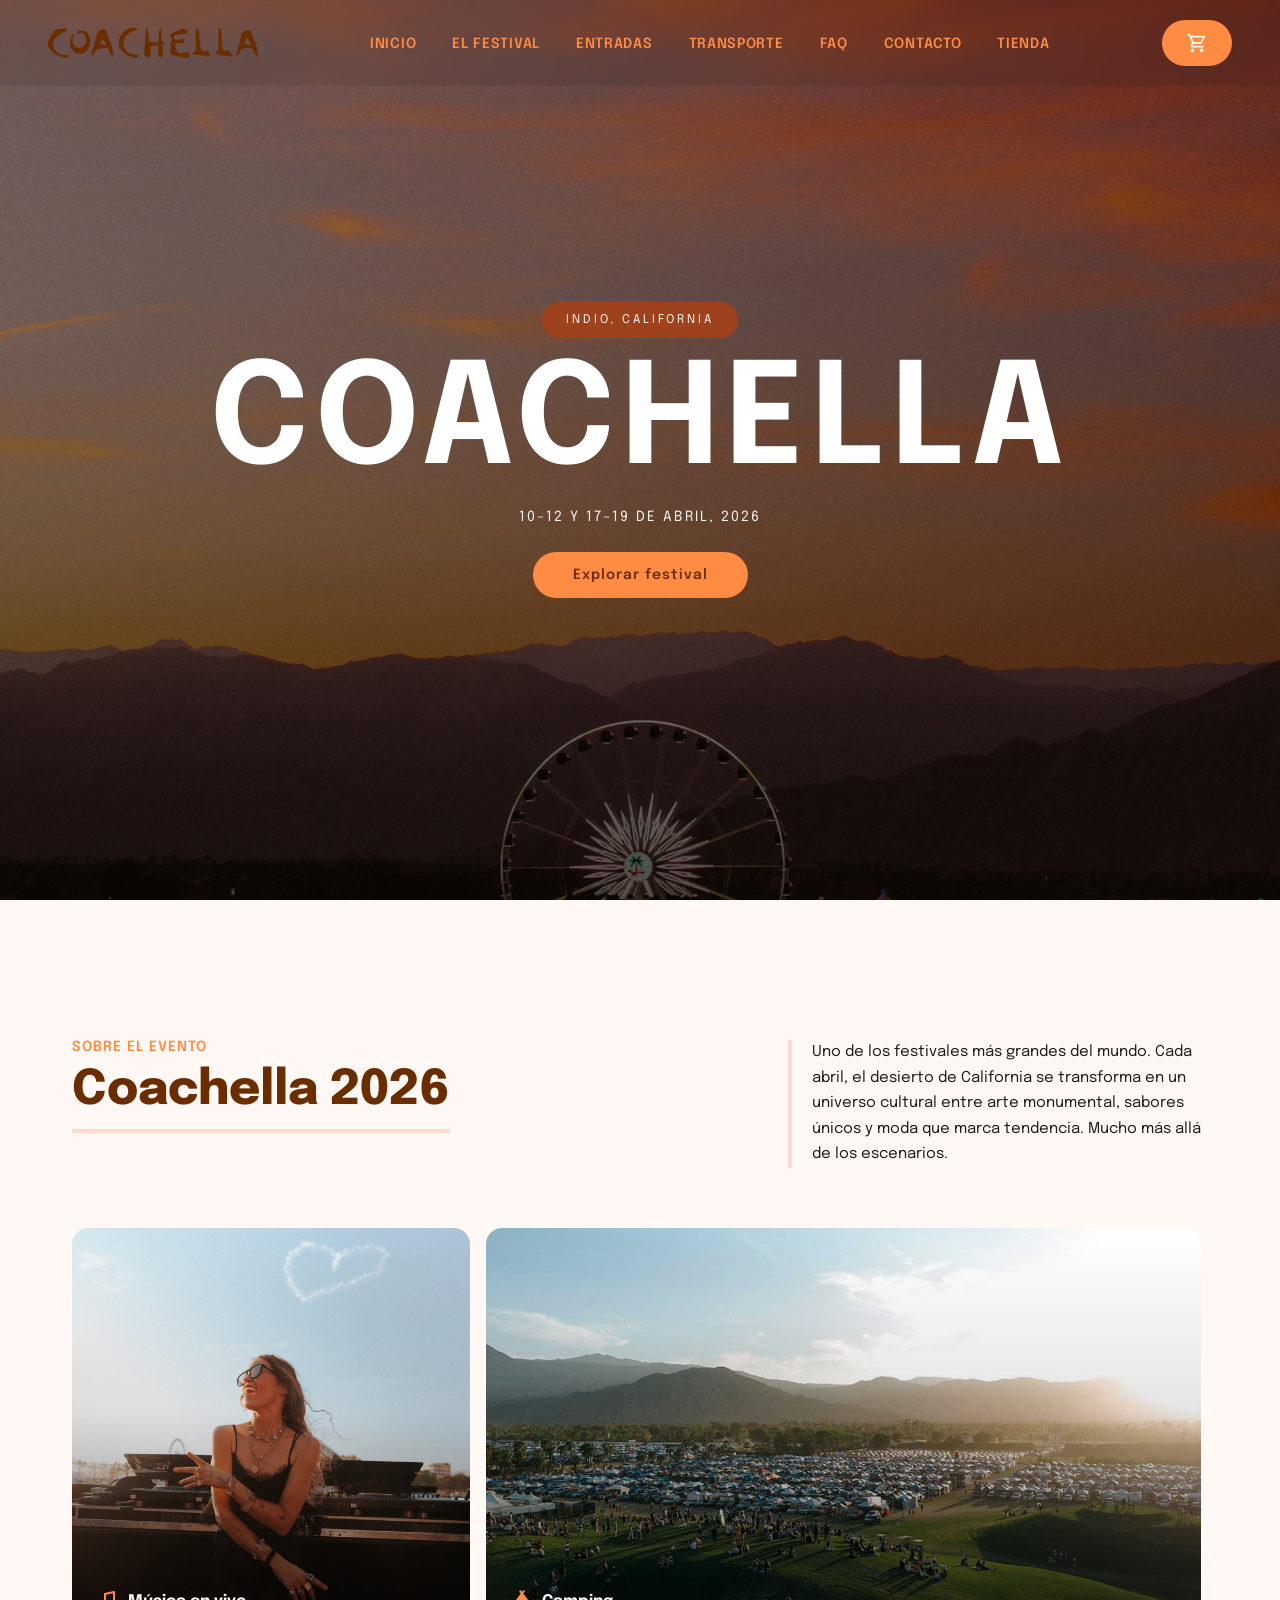
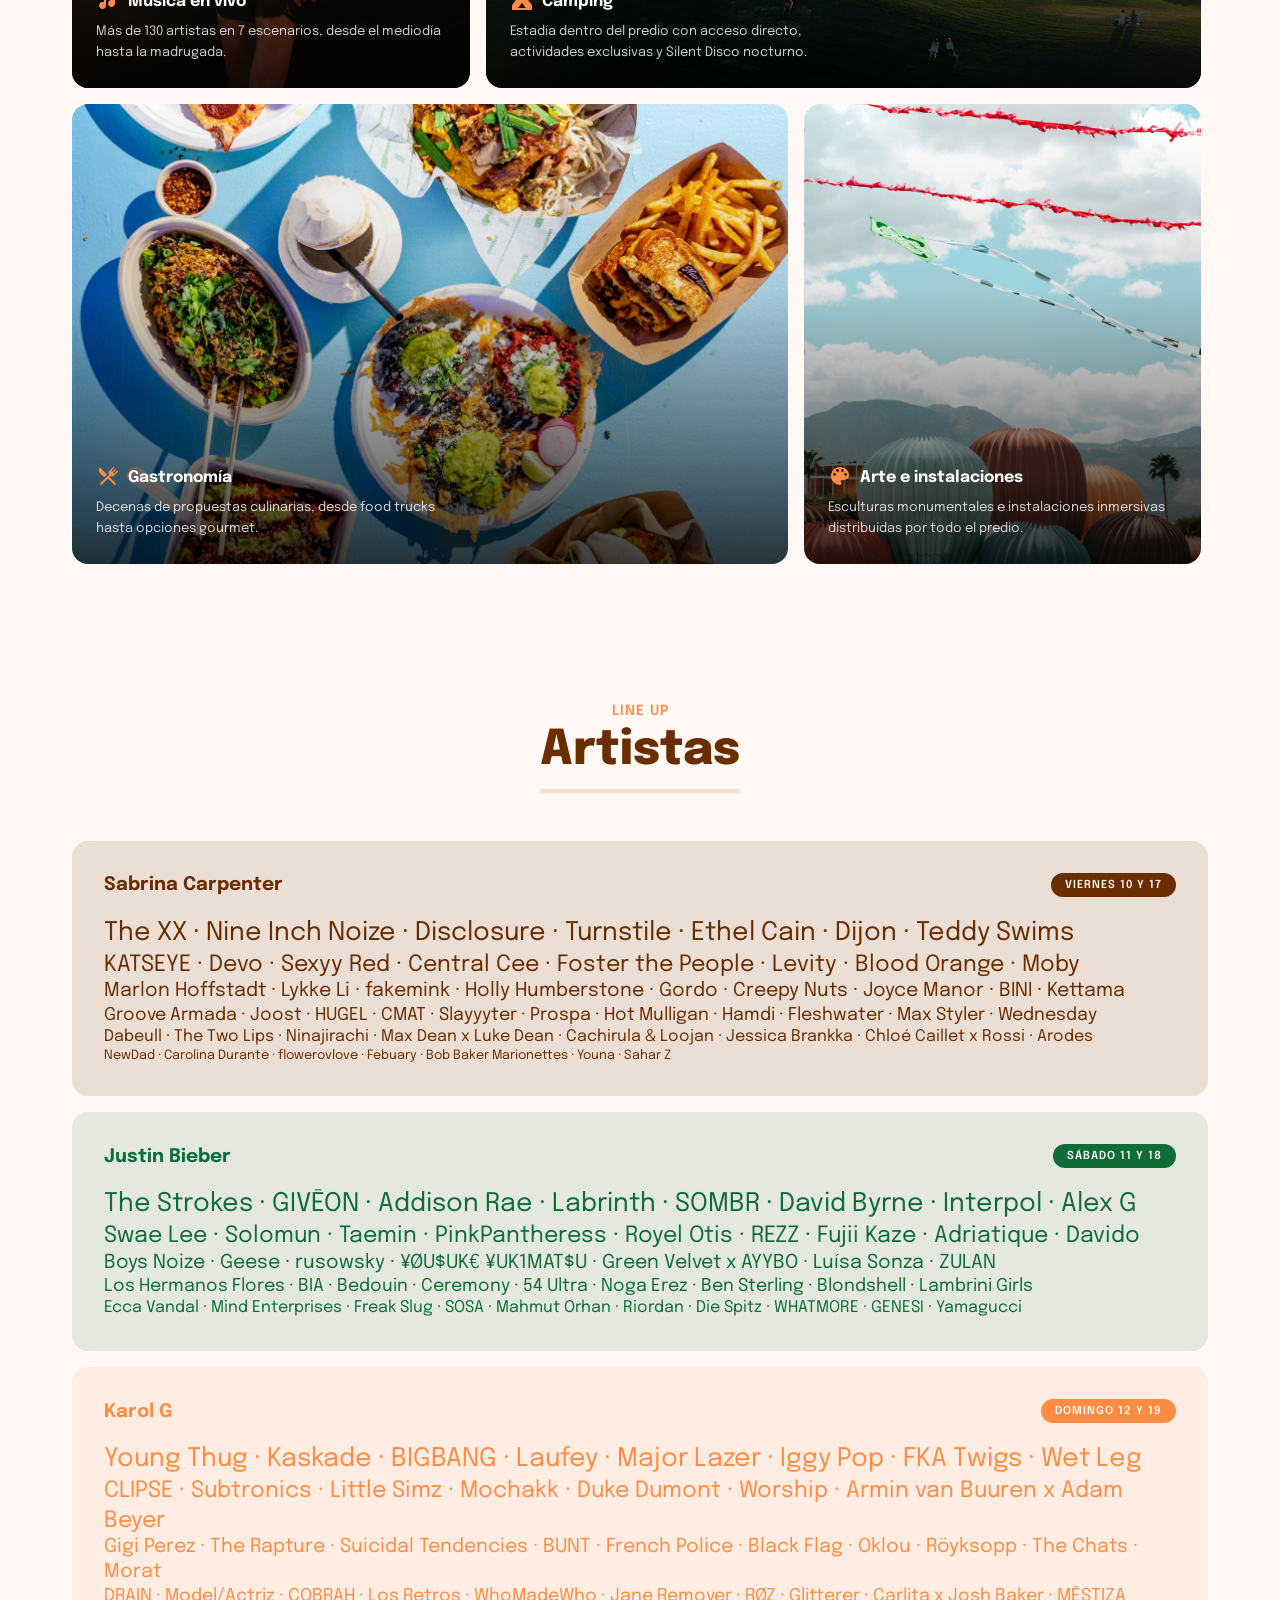
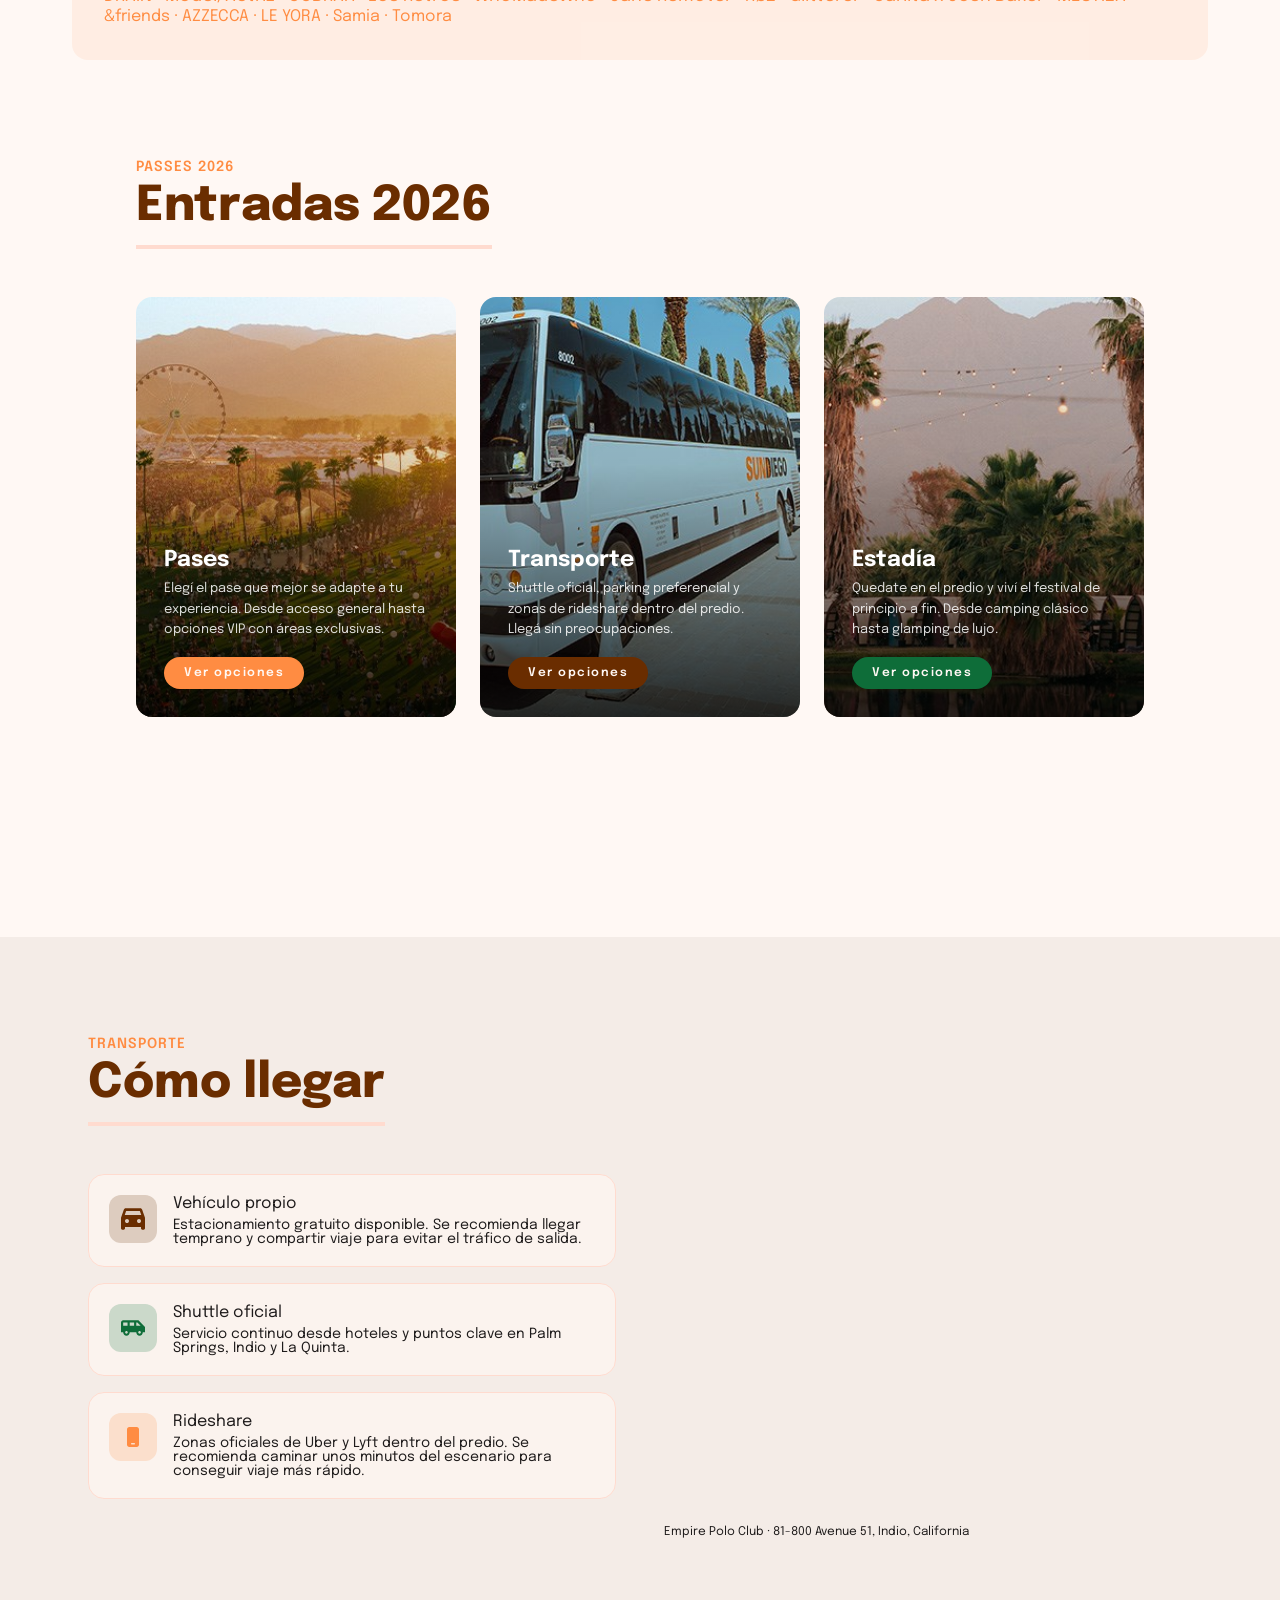
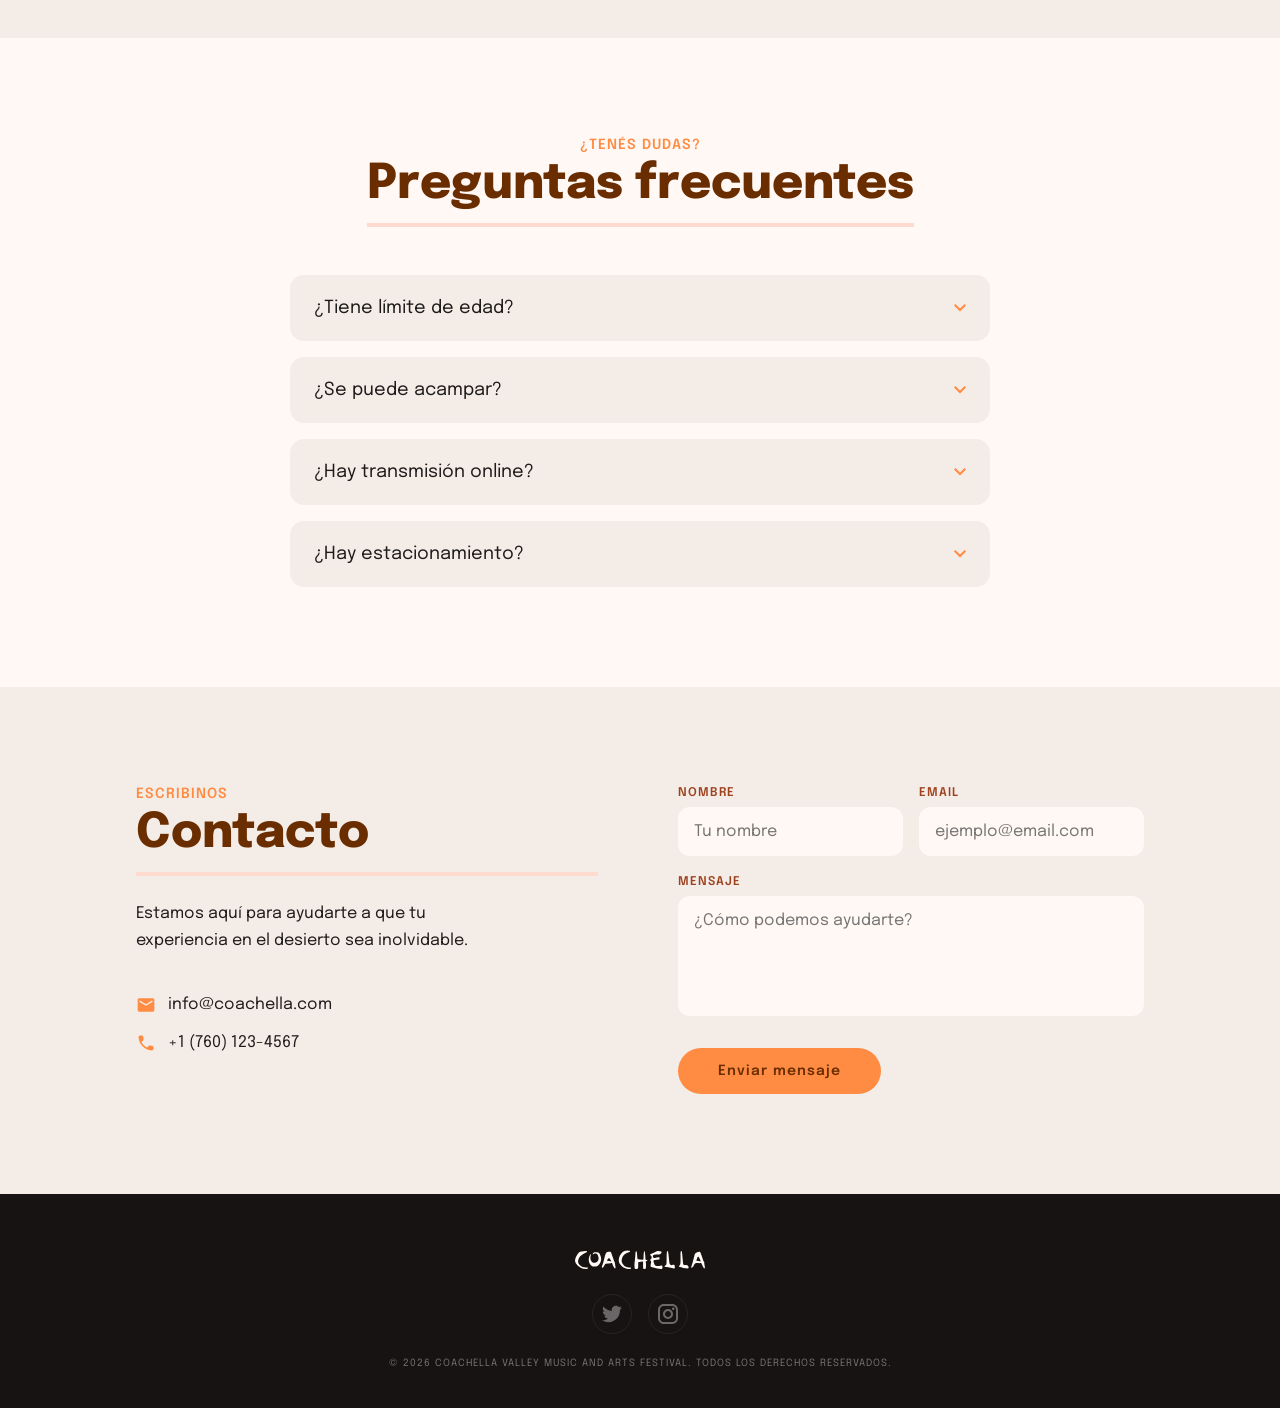
==== commit 1079cc0a: "Actualización del proyecto" ====
--- a/index.html
+++ b/index.html
@@ -9,28 +9,57 @@
   <link href="https://fonts.googleapis.com/css2?family=Epilogue:wght@300;400;500;600;700;800&display=swap" rel="stylesheet" />
   <link rel="stylesheet" href="styles.css" />
   <link rel="icon" type="image/svg+xml" href="img/favicon.svg">
+  <link rel="stylesheet" href="aos.css">
 </head>
 
+<script src="aos.js"></script>
+<script>
+  window.addEventListener('load', function() {
+    AOS.init({
+      duration: 600,
+      once: true,
+      offset: 100
+    });
+  });
+</script>
+
 <body>
 
   <!-------NAVBAR------->
-  <nav class="navbar">
-    <a href="#inicio" class="navbar_logo">
-      <img src="img/logo.svg" alt="Logo Coachella" />
-    </a>
-    <ul class="navbar_links">
-      <li><a href="#inicio">Inicio</a></li>
-      <li><a href="#sobre">El Festival</a></li>
-      <li><a href="#transporte">Transporte</a></li>
-      <li><a href="#faq">FAQ</a></li>
-      <li><a href="#contacto">Contacto</a></li>
-    </ul>
-    <a href="#contacto" class="navbar_cta">Contacto</a>
-  </nav>
+<nav class="navbar">
+  <a href="#inicio" class="navbar_logo">
+    <img src="img/logo.svg" alt="Logo Coachella" />
+  </a>
+
+  <input type="checkbox" id="menu_toggle" class="menu_toggle" />
+
+  <label for="menu_toggle" class="navbar_hamburguesa">
+    <span></span>
+    <span></span>
+    <span></span>
+  </label>
+
+  <ul class="navbar_links">
+    <li><a href="#inicio">Inicio</a></li>
+    <li><a href="#sobre">El Festival</a></li>
+    <li><a href="#entradas">Entradas</a></li>
+    <li><a href="#transporte">Transporte</a></li>
+    <li><a href="#faq">FAQ</a></li>
+    <li><a href="#contacto">Contacto</a></li>
+    <li><a href="tienda.html">Tienda</a></li>
+
+  </ul>
+
+  <a href="tienda.html" class="navbar_cta">
+    <img src="img/icono-carrito.svg" alt="Carrito" />
+  </a>
+
+</nav>
+
 
   <!-------HERO------->
   <section class="hero" id="inicio">
-    <div class="hero_contenido">
+    <div class="hero_contenido" data-aos="fade-up">
       <span class="hero_locacion">Indio, California</span>
       <h1 class="hero_titulo">Coachella</h1>
       <p class="hero_datos">10–12 y 17–19 de abril, 2026</p>
@@ -42,7 +71,7 @@
   <section class="sobre" id="sobre">
     <div class="sobre_container">
 
-      <div class="sobre_header">
+      <div class="sobre_header" data-aos="fade-up">
         <div class="sobre_header_izquierda">
         <span class="antetitulos">Sobre el evento</span>
          <h2 class="titulos">Coachella 2026</h2>
@@ -52,7 +81,7 @@
 
     <div class="sobre_cards">
 
-      <div class="sobre_card card_angosta" style="background-image: url('img/musica.jpg')">
+      <div  class="sobre_card card_angosta" data-aos="fade-up" style="background-image: url('img/musica.jpg')">
         <div class="sobre_card_contenido">
           <div class="sobre_card_header">
             <img src="img/icono-musica.svg" alt="Música" class="sobre_card_icono" />
@@ -62,7 +91,7 @@
         </div>
       </div>
 
-      <div class="sobre_card card_ancha" style="background-image: url('img/camping.jpg')">
+      <div class="sobre_card card_ancha" data-aos="fade-up" style="background-image: url('img/camping.jpg')">
         <div class="sobre_card_contenido">
           <div class="sobre_card_header">
             <img src="img/icono-camping.svg" alt="Camping" class="sobre_card_icono" />
@@ -72,7 +101,7 @@
         </div>
       </div>
 
-      <div class="sobre_card card_ancha" style="background-image: url('img/gastronomia.jpg')">
+      <div class="sobre_card card_ancha" data-aos="fade-up" style="background-image: url('img/gastronomia.jpg')">
         <div class="sobre_card_contenido">
           <div class="sobre_card_header">
             <img src="img/icono-gastronomia.svg" alt="Gastronomía" class="sobre_card_icono" />
@@ -82,7 +111,7 @@
         </div>
       </div> 
 
-      <div class="sobre_card card_angosta" style="background-image: url('img/arte.jpg')">
+      <div class="sobre_card card_angosta" data-aos="fade-up" style="background-image: url('img/arte.jpg')">
         <div class="sobre_card_contenido">
           <div class="sobre_card_header">
             <img src="img/icono-arte.svg" alt="Arte" class="sobre_card_icono" />
@@ -102,14 +131,14 @@
 <section class="artistas" id="artistas">
   <div class="artistas_container">
 
-    <div class="artistas_header">
+    <div class="artistas_header" data-aos="fade-up">
       <span class="antetitulos">Line up</span>
       <h2 class="titulos">Artistas</h2>
     </div>
 
     <div class="artistas_cards">
 
-      <div class="artistas_card card_viernes">
+      <div class="artistas_card card_viernes" data-aos="fade-up">
         <div class="artistas_card_header">
           <h3 class="artistas_headliner">Sabrina Carpenter</h3>
           <span class="artistas_dia">Viernes 10 y 17</span>
@@ -125,7 +154,7 @@
 
       </div>
 
-      <div class="artistas_card card_sabado">
+      <div class="artistas_card card_sabado" data-aos="fade-up">
         <div class="artistas_card_header">
           <h3 class="artistas_headliner">Justin Bieber</h3>
           <span class="artistas_dia">Sábado 11 y 18</span>
@@ -140,7 +169,7 @@
 
       </div>
 
-      <div class="artistas_card card_domingo">
+      <div class="artistas_card card_domingo" data-aos="fade-up">
         <div class="artistas_card_header">
           <h3 class="artistas_headliner">Karol G</h3>
           <span class="artistas_dia">Domingo 12 y 19</span>
@@ -160,16 +189,56 @@
 </section>
 
 
+<!-------ENTRADAS------->
+<section class="entradas" id="entradas">
+  <div class="entradas_container">
+
+    <div class="entradas_header" data-aos="fade-up">
+      <span class="antetitulos">Passes 2026</span>
+      <h2 class="titulos titulos_entradas">Entradas 2026</h2>
+   </div>
+
+    <div class="entradas_cards" data-aos="fade-up">
+
+      <div class="entradas_card" style="background-image: url('img/entradas-pases.jpg')">
+        <div class="entradas_card_contenido">
+          <h3 class="entradas_card_titulo">Pases</h3>
+          <p class="entradas_card_texto">Elegí el pase que mejor se adapte a tu experiencia. Desde acceso general hasta opciones VIP con áreas exclusivas.</p>
+          <a href="tienda.html" class="entradas_card_cta card_pases">Ver opciones</a>
+        </div>
+      </div>
+
+      <div class="entradas_card" style="background-image: url('img/entradas-transporte.jpg')">
+        <div class="entradas_card_contenido">
+          <h3 class="entradas_card_titulo">Transporte</h3>
+          <p class="entradas_card_texto">Shuttle oficial, parking preferencial y zonas de rideshare dentro del predio. Llegá sin preocupaciones. </p>
+          <a href="tienda.html" class="entradas_card_cta card_transporte">Ver opciones</a>
+        </div>
+      </div>
+
+      <div class="entradas_card" style="background-image: url('img/entradas-estadia.jpg')">
+        <div class="entradas_card_contenido">
+          <h3 class="entradas_card_titulo">Estadía</h3>
+          <p class="entradas_card_texto">Quedate en el predio y viví el festival de principio a fin. Desde camping clásico hasta glamping de lujo.</p>
+        <a href="tienda.html" class="entradas_card_cta card_estadia">Ver opciones</a>
+        </div>
+      </div>
+
+    </div>
+  </div>
+</section>
+
+
 <!--------TRANSPORTE---------->
 <section class="transporte" id="transporte">
   <div class="transporte_container">
 
-    <div class="transporte_header">
+    <div class="transporte_header" data-aos="fade-up">
       <span class="antetitulos">Transporte</span>
       <h2 class="titulos">Cómo llegar</h2>
     </div>
 
-    <div class="transporte_contenido">
+    <div class="transporte_contenido" data-aos="fade-up">
 
       <div class="transporte_opciones">
 
@@ -227,14 +296,14 @@
 <section class="faq" id="faq">
   <div class="faq_container">
 
-    <div class="faq_header">
+    <div class="faq_header" data-aos="fade-up">
       <span class="antetitulos">¿Tenés dudas?</span>
       <h2 class="titulos">Preguntas frecuentes</h2>
     </div>
 
     <div class="faq_lista">
 
-      <details class="faq_item">
+      <details class="faq_item" data-aos="fade-up">
         <summary class="faq_pregunta">
           ¿Tiene límite de edad?
         <img src="img/icono-faq.svg" alt="Icono FAQ" class="faq_icono">        </summary>
@@ -243,7 +312,7 @@
         </p>
       </details>
 
-      <details class="faq_item">
+      <details class="faq_item" data-aos="fade-up">
         <summary class="faq_pregunta">
           ¿Se puede acampar?
         <img src="img/icono-faq.svg" alt="Icono FAQ" class="faq_icono">        </summary>
@@ -252,7 +321,7 @@
         </p>
       </details>
 
-      <details class="faq_item">
+      <details class="faq_item" data-aos="fade-up">
         <summary class="faq_pregunta">
           ¿Hay transmisión online?
         <img src="img/icono-faq.svg" alt="Icono FAQ" class="faq_icono">        </summary>
@@ -261,7 +330,7 @@
         </p>
       </details>
 
-      <details class="faq_item">
+      <details class="faq_item" data-aos="fade-up">
         <summary class="faq_pregunta">
           ¿Hay estacionamiento?
         <img src="img/icono-faq.svg" alt="Icono FAQ" class="faq_icono">        </summary>
@@ -275,7 +344,7 @@
 </section>
 
 <!--------CONTACTO---------->
-<section class="contacto" id="contacto">
+<section class="contacto" id="contacto" data-aos="fade-up">
   <div class="contacto_container">
 
     <div class="contacto_info">
--- a/styles.css
+++ b/styles.css
@@ -11,7 +11,7 @@
   --color-primario: #9E421D;
   --color-primario-oscuro: #6A2D00;
   --color-naranja: #FF8C42;
-  --color-terciario: #0E6D39;
+  --color-verde: #0E6D39;
   --color-detalles: #FFDBCF;
 }
 
@@ -23,7 +23,6 @@
   font-family: 'Epilogue', sans-serif;
   background-color: var(--color-blanco);
   color: var(--color-negro);
-  overflow-x: hidden;
 }
 
 /**************NAVBAR**************/
@@ -41,14 +40,6 @@
   backdrop-filter: blur(8px);
 }
 
-.navbar_logo {
-  font-family: var(--font-family);
-  font-weight: 700;
-  font-size: 14px;
-  letter-spacing: 3px;
-  text-decoration: none;
-}
-
 .navbar_logo img {
   height: 32px;
   width: auto;
@@ -60,7 +51,6 @@
   gap: 36px;
   list-style: none;
   text-transform: uppercase;
-  color: var(--color-blanco);
 }
 
 .navbar_links a {
@@ -76,29 +66,39 @@
   color: var(--color-primario);
 }
 
-.navbar_links a:active {
-  color:var(--color-primario);
-  text-decoration: none;
-}
-
 .navbar_cta {
-  display: inline-block;
-  font-size: 14px;
-  font-weight: 600;
-  letter-spacing: 1px;
-  text-decoration: none;
-  background-color: var(--color-primario);
-  color: var(--color-blanco);
-  padding: 16px 40px;
-  border-radius: 32px;
-  transition: background-color 0.2s ease, transform 0.2s ease;
-}
-
-.navbar_cta:hover {
-  color: var(--color-primario-oscuro);
   background-color: var(--color-naranja);
-  transform: translateY(-2px);
-}
+  padding: 12px 24px;
+  border-radius: 80px;
+  display: flex;
+  align-items: center;
+  justify-content: center;
+}
+
+.navbar_cta img {
+  width: 22px;
+  height: 22px;
+}
+
+.menu_toggle {
+  display: none;
+}
+
+.navbar_hamburguesa {
+  display: none;
+  flex-direction: column;
+  gap: 5px;
+  cursor: pointer;
+}
+
+.navbar_hamburguesa span {
+  display: block;
+  width: 24px;
+  height: 2px;
+  background-color: var(--color-naranja);
+  border-radius: 2px;
+}
+
 
 
 /**************HERO**************/
@@ -362,7 +362,7 @@
 }
 
 .card_viernes {
-  background-color: #E1CFC3;
+  background-color: #e1cfc3a6;
 }
 .card_viernes .artistas_dia {
   background-color: var(--color-primario-oscuro);
@@ -370,24 +370,35 @@
 .card_viernes .artistas_headliner {
   color: var(--color-primario-oscuro);
 }
+.card_viernes .artistas_lista {
+  color: var(--color-primario-oscuro);
+}
+
 
 .card_sabado {
-  background-color: #CFDCCE;
+  background-color: #cfdcce91;
 }
 .card_sabado .artistas_dia {
-  background-color: var(--color-terciario);
+  background-color: var(--color-verde);
 }
 .card_sabado .artistas_headliner {
-  color: var(--color-terciario);
-}
+  color: var(--color-verde);
+}
+.card_sabado .artistas_lista {
+  color: var(--color-verde);
+}
+
 
 .card_domingo {
-  background-color: #FFE2D0;
+  background-color: #ffe2d077;
 }
 .card_domingo .artistas_dia {
   background-color: var(--color-naranja);
 }
 .card_domingo .artistas_headliner {
+  color: var(--color-naranja);
+}
+.card_domingo .artistas_lista {
   color: var(--color-naranja);
 }
 
@@ -421,6 +432,115 @@
 .lista_4 { font-size: 1.1em }
 .lista_5 { font-size: 1em}
 .lista_6 { font-size: 0.8em;}
+
+
+/***************ENTRADAS***************/
+.entradas {
+  padding: 100px 48px;
+  background-color: var(--color-blanco);
+}
+
+.entradas_container {
+  max-width: 1200px;
+  margin: 0 auto;
+  padding: 0 88px;
+}
+
+.entradas_header {
+  text-align: left;
+  display: flex;
+  flex-direction: column;
+  gap: 8px;
+  margin-bottom: 48px;
+  align-items: flex-start;
+}
+
+.titulos_entradas {
+  display: inline-block;
+}
+
+.entradas_cards {
+  display: flex;
+  gap: 24px;
+}
+
+.entradas_card {
+  flex: 1;
+  height: 420px;
+  border-radius: 16px;
+  overflow: hidden;
+  background-size: cover;
+  background-position: center;
+  position: relative;
+  display: flex;
+  align-items: flex-end;
+  transition: box-shadow 0.3s ease;
+}
+
+.entradas_card:hover {
+  box-shadow: 0 12px 32px rgba(0, 0, 0, 0.2);
+}
+
+.entradas_card::before {
+  content: '';
+  position: absolute;
+  inset: 0;
+  background: linear-gradient(
+    to top,
+    rgba(0, 0, 0, 0.8) 0%,
+    rgba(0, 0, 0, 0.1) 60%,
+    transparent 100%
+  );
+}
+
+.entradas_card_contenido {
+  position: relative;
+  z-index: 1;
+  padding: 28px;
+  display: flex;
+  flex-direction: column;
+  gap: 8px;
+}
+
+.entradas_card_titulo {
+  font-size: 22px;
+  font-weight: 700;
+  color: #fff;
+}
+
+.entradas_card_texto {
+  font-size: 13px;
+  font-weight: 400;
+  line-height: 1.6;
+  color: rgba(255, 255, 255, 0.85);
+  max-width: 280px;
+}
+
+.entradas_card_cta {
+  display: inline-block;
+  margin-top: 8px;
+  font-size: 12px;
+  font-weight: 600;
+  letter-spacing: 1.5px;
+  color: var(--color-blanco);
+  padding: 10px 20px;
+  border-radius: 20px;
+  text-decoration: none;
+  transition: backgound-color 0.2s ease;
+  width: fit-content;
+}
+
+.card_pases {
+  background-color: var(--color-naranja);
+}
+
+.card_transporte {
+  background-color: var(--color-primario-oscuro);
+}
+
+.card_estadia {
+  background-color: var(--color-verde);
+}
 
 
 /******TRANSPORTE*******/
@@ -765,4 +885,193 @@
   letter-spacing: 1px;
   text-transform: uppercase;
   color: rgba(255,255,255,0.4);
+}
+
+
+@media (max-width: 1100px) {
+
+  /****** NAVBAR ******/
+  .navbar {
+    padding: 16px 24px;
+    flex-wrap: wrap;
+    justify-content: space-between;
+  }
+
+  .navbar_logo {
+    order: 1;
+    flex: 1;
+  }
+
+  .navbar_cta {
+    order: 2;
+  }
+
+  .navbar_hamburguesa {
+    display: flex;
+    order: 3;
+    margin-left: 16px;
+  }
+
+  .navbar_links {
+    display: none;
+    flex-direction: column;
+    width: 100%;
+    order: 4;
+    background-color: rgba(20, 12, 8, 0.97);
+    padding: 8px 0;
+    margin-top: 8px;
+  }
+
+  .navbar_links li a {
+    display: block;
+    padding: 14px 24px;
+    font-size: 15px;
+    color: #fff;
+  }
+
+  .menu_toggle:checked ~ .navbar_links {
+    display: flex;
+  }
+
+  /****** HERO ******/
+  .hero {
+    height: 800px;
+    min-height: 400px;
+  }
+
+  .hero_titulo {
+    font-size: clamp(48px, 15vw, 80px);
+    letter-spacing: 2px;
+  }
+
+  /****** SOBRE *******/
+  .sobre {
+    padding: 80px 24px;
+  }
+
+  .sobre_header {
+    flex-direction: column;
+    gap: 24px;
+  }
+
+  .sobre_descripcion {
+    max-width: 100%;
+  }
+
+  .card_angosta,
+  .card_ancha {
+    width: 100%;
+    height: 300px;
+  }
+
+  /* ARTISTAS */
+  .artistas {
+    padding: 60px 24px;
+  }
+
+  .artistas_card {
+    padding: 24px;
+  }
+
+  .lista_1 { font-size: 1.2em; }
+  .lista_2 { font-size: 1.1em; }
+  .lista_3 { font-size: 1em; }
+  .lista_4 { font-size: 0.9em; }
+  .lista_5 { font-size: 0.8em; }
+  .lista_6 { font-size: 0.75em; }
+
+  /* ENTRADAS */
+  .entradas {
+    padding: 60px 0px 60px 24px;
+    overflow: visible;
+  }
+
+  .entradas_container {
+    padding: 0;
+    overflow: visible;
+  }
+
+  .entradas_cards {
+    flex-direction: row;
+    overflow-x: auto;
+    gap: 16px;
+    padding: 0 24px 16px 24px;
+    scroll-snap-type: x mandatory;
+    -webkit-overflow-scrolling: touch;
+  }
+
+  .entradas_cards::-webkit-scrollbar {
+    display: none;
+  }
+
+  .entradas_card {
+    min-width: 85%;
+    scroll-snap-align: start;
+    flex: none;
+    height: 360px;
+  }
+
+  /******* TRANSPORTE *******/
+  .transporte {
+    margin-top: 60px;
+  }
+
+  .transporte_container {
+    padding: 60px 24px;
+  }
+
+  .transporte_contenido {
+    flex-direction: column;
+    gap: 32px;
+  }
+
+  .transporte_iframe {
+    width: 100%;
+    height: 280px;
+  }
+
+  /****** FAQ ******/
+  .faq {
+    padding: 60px 24px;
+  }
+
+  .faq_container {
+    padding: 0 24px;
+  }
+
+  .faq_pregunta {
+    font-size: 15px;
+  }
+
+  /****** CONTACTO ******/
+  .contacto {
+    padding: 60px 24px;
+  }
+
+  .contacto_container {
+    padding: 0;
+    flex-direction: column;
+    gap: 40px;
+  }
+
+  .contacto_info {
+    max-width: 100%;
+  }
+
+  .contacto_texto {
+    max-width: 100%;
+  }
+
+  .contacto_fila {
+    flex-direction: column;
+  }
+
+  .contacto_formulario {
+  width: 100%;
+}
+
+.contacto_grupo input,
+.contacto_grupo textarea {
+  width: 100%;
+}
 }
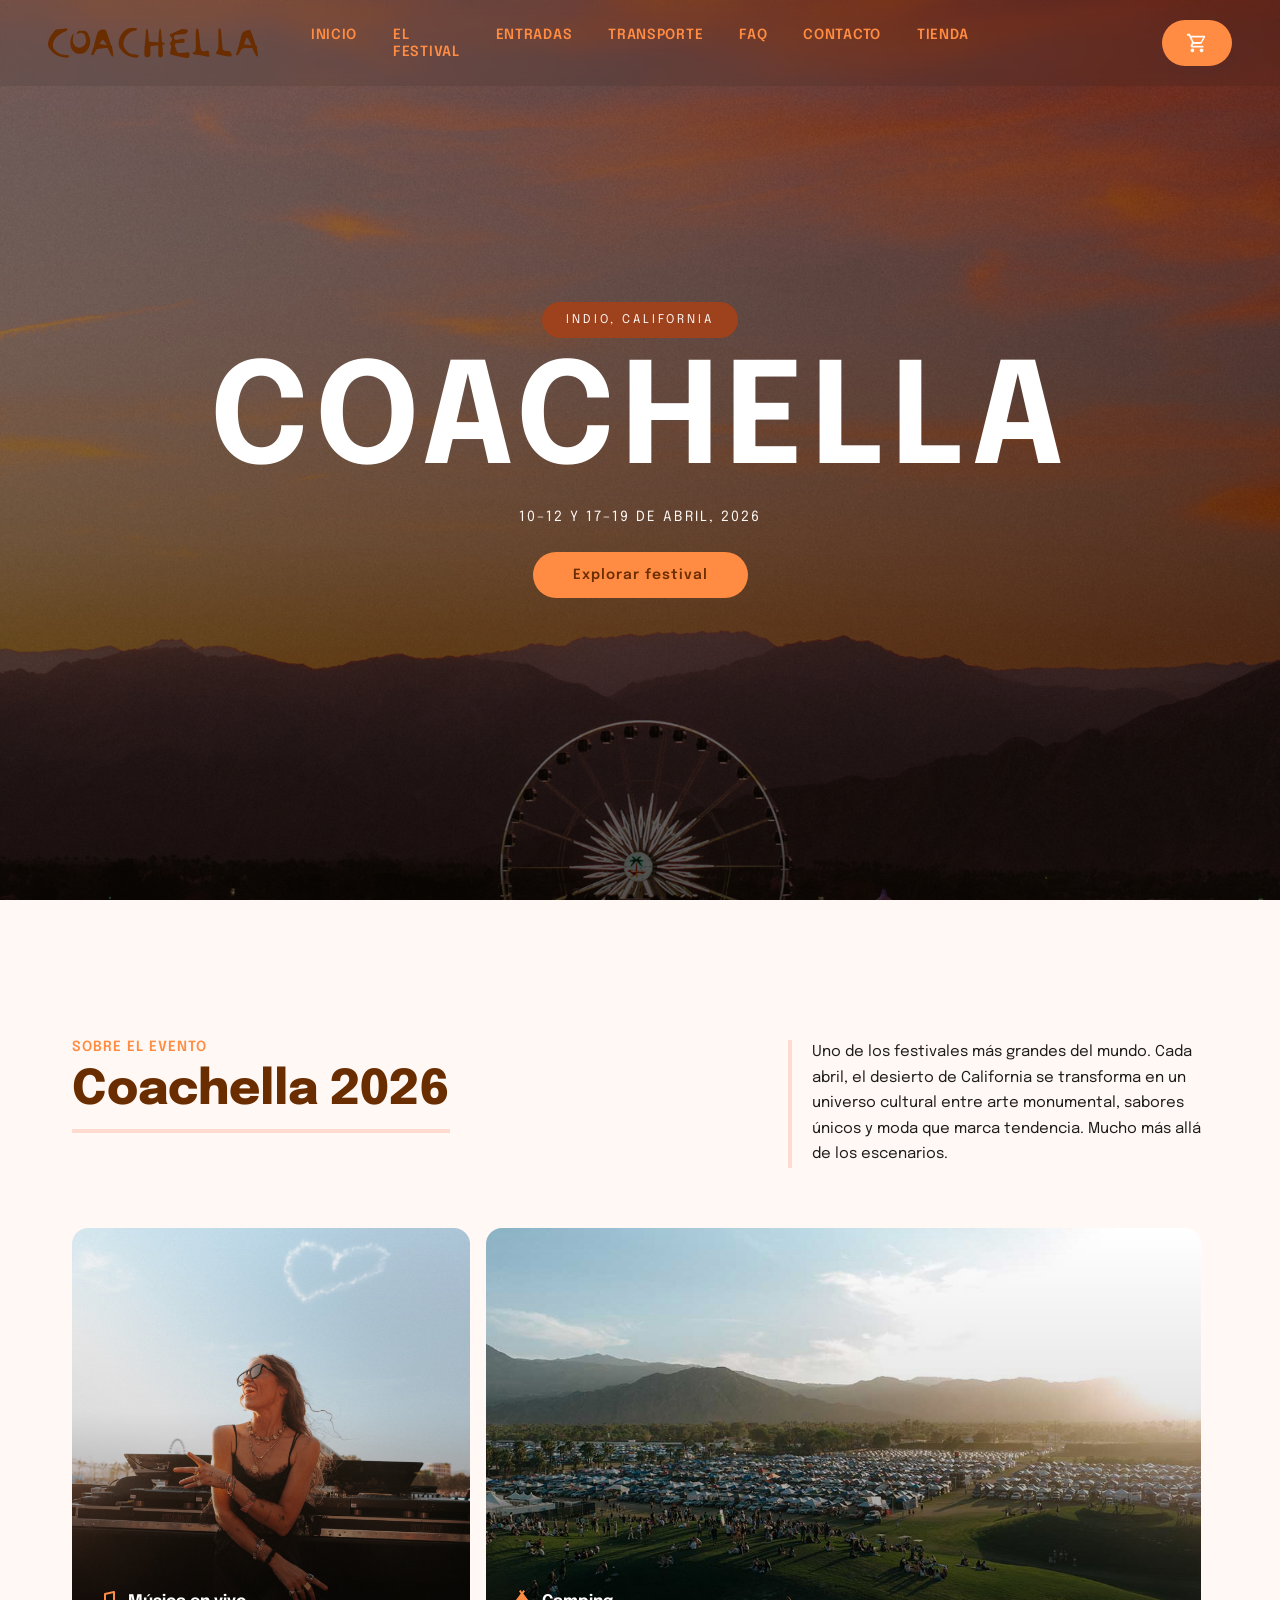
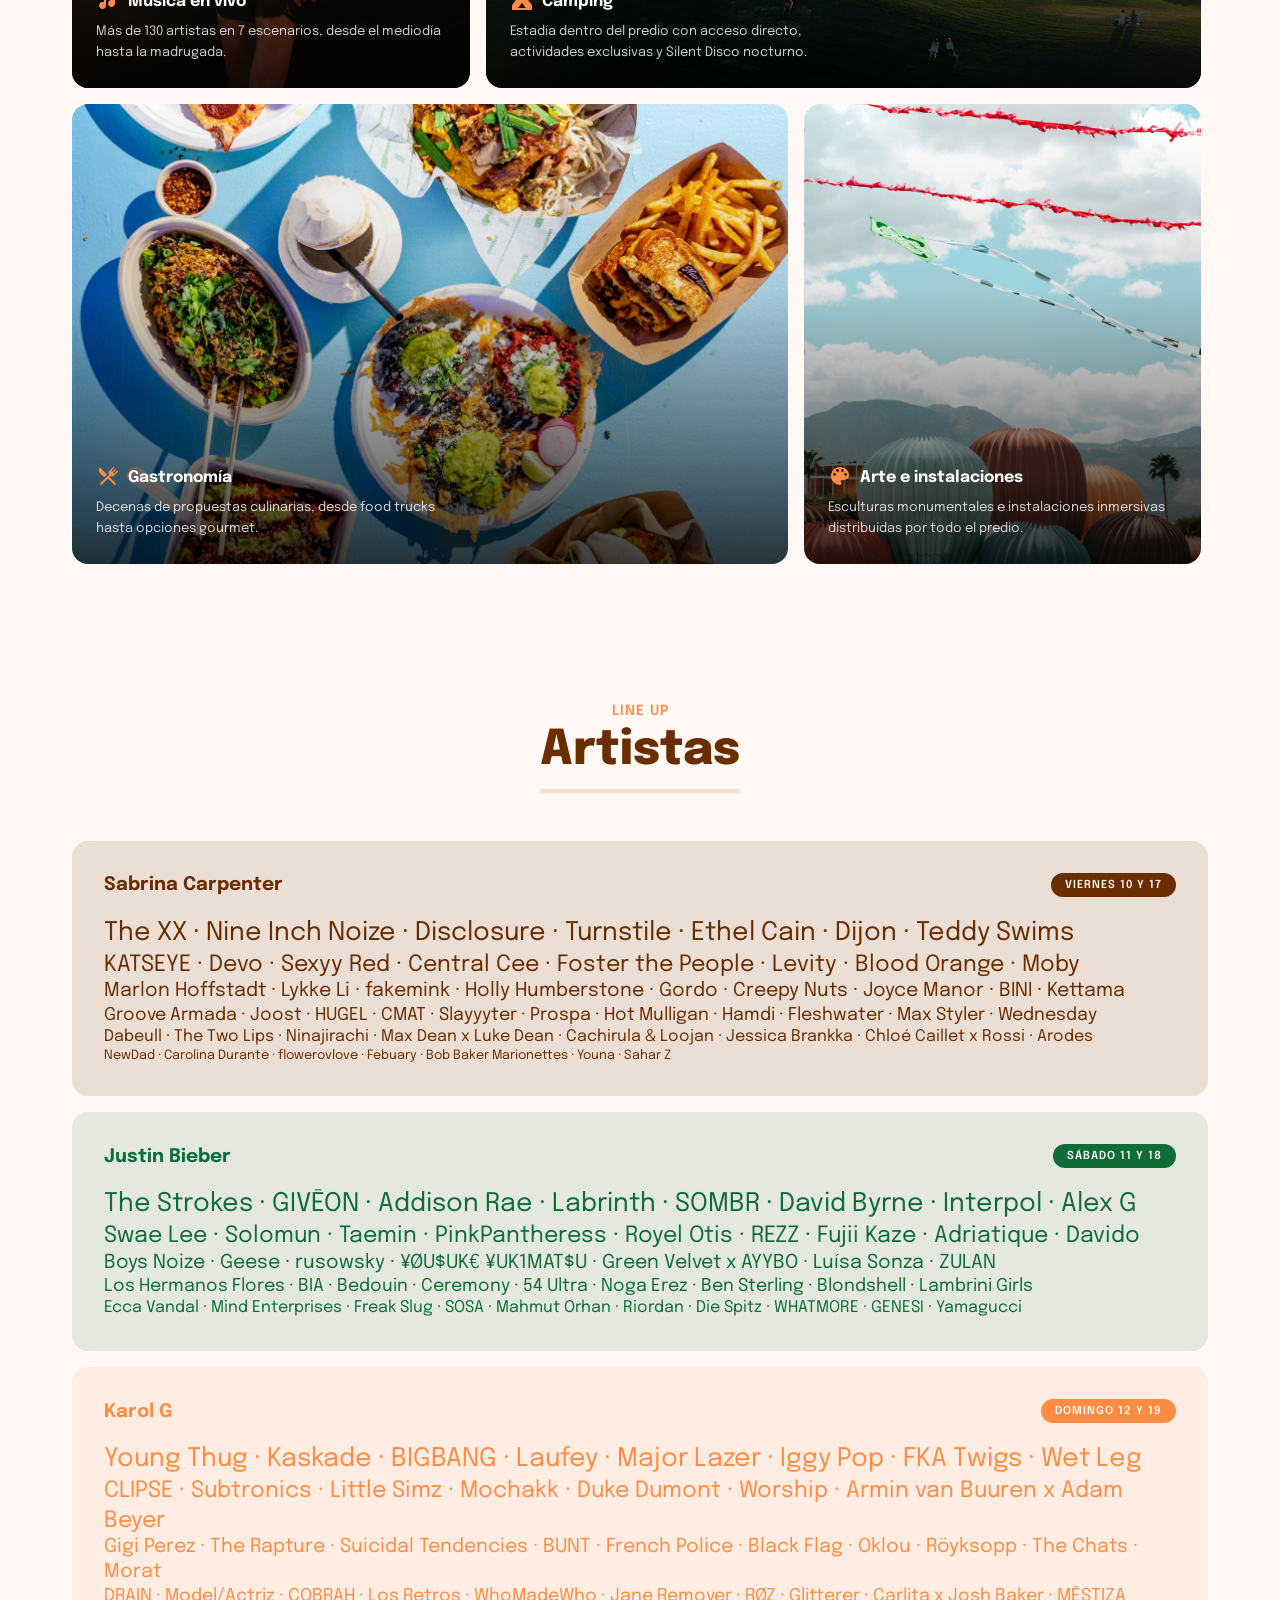
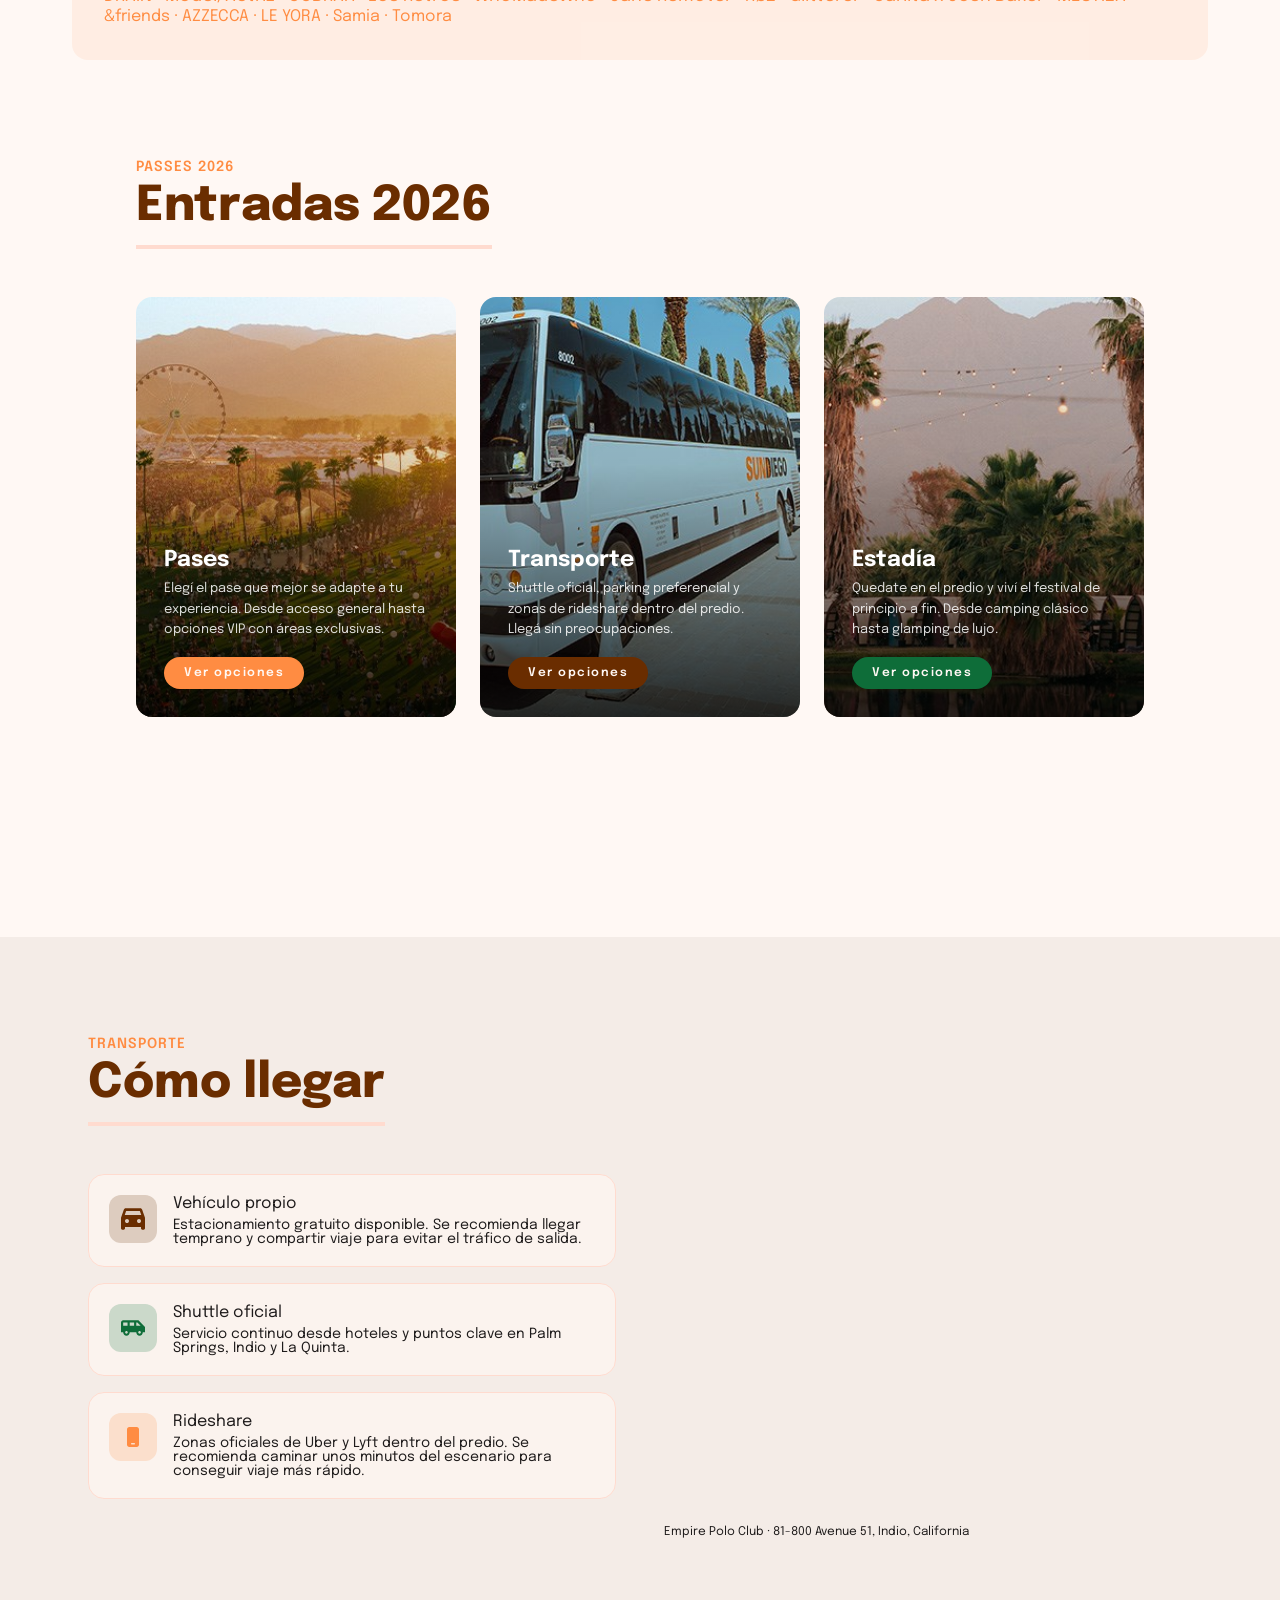
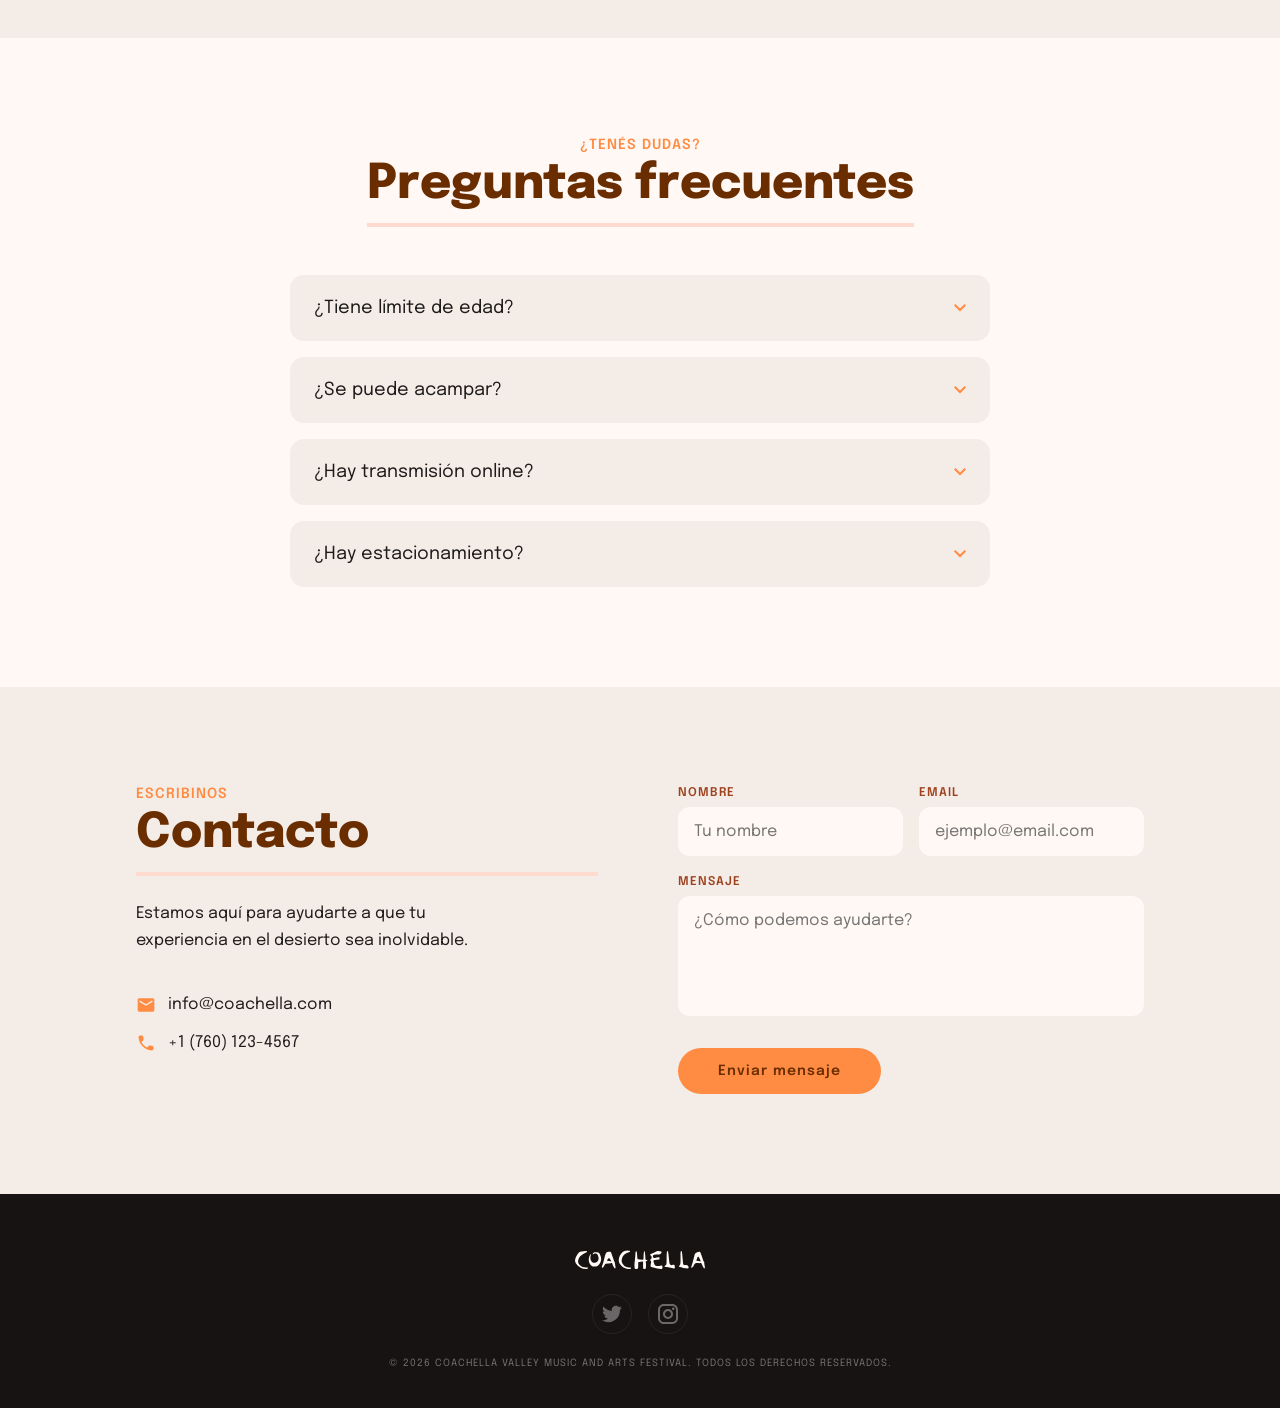
==== commit 6d226a50: "agregar animaciones y corregir navbar" ====
--- a/index.html
+++ b/index.html
@@ -50,9 +50,11 @@
 
   </ul>
 
-  <a href="tienda.html" class="navbar_cta">
-    <img src="img/icono-carrito.svg" alt="Carrito" />
-  </a>
+  <div class="navbar_cta">
+    <a href="carrito.html" class="navbar_cta_boton">
+      <img src="img/icono-carrito.svg" alt="Carrito" />
+    </a>
+</div>
 
 </nav>
 
--- a/styles.css
+++ b/styles.css
@@ -40,6 +40,10 @@
   backdrop-filter: blur(8px);
 }
 
+.navbar_logo {
+  flex: 1;
+}
+
 .navbar_logo img {
   height: 32px;
   width: auto;
@@ -51,6 +55,8 @@
   gap: 36px;
   list-style: none;
   text-transform: uppercase;
+  flex: 2;
+  justify-content: center;
 }
 
 .navbar_links a {
@@ -67,6 +73,14 @@
 }
 
 .navbar_cta {
+  flex: 1;
+  display: flex;
+  justify-content: flex-end;
+  background-color: transparent;
+  padding: 0;
+}
+
+.navbar_cta_boton {
   background-color: var(--color-naranja);
   padding: 12px 24px;
   border-radius: 80px;
@@ -83,22 +97,6 @@
 .menu_toggle {
   display: none;
 }
-
-.navbar_hamburguesa {
-  display: none;
-  flex-direction: column;
-  gap: 5px;
-  cursor: pointer;
-}
-
-.navbar_hamburguesa span {
-  display: block;
-  width: 24px;
-  height: 2px;
-  background-color: var(--color-naranja);
-  border-radius: 2px;
-}
-
 
 
 /**************HERO**************/
